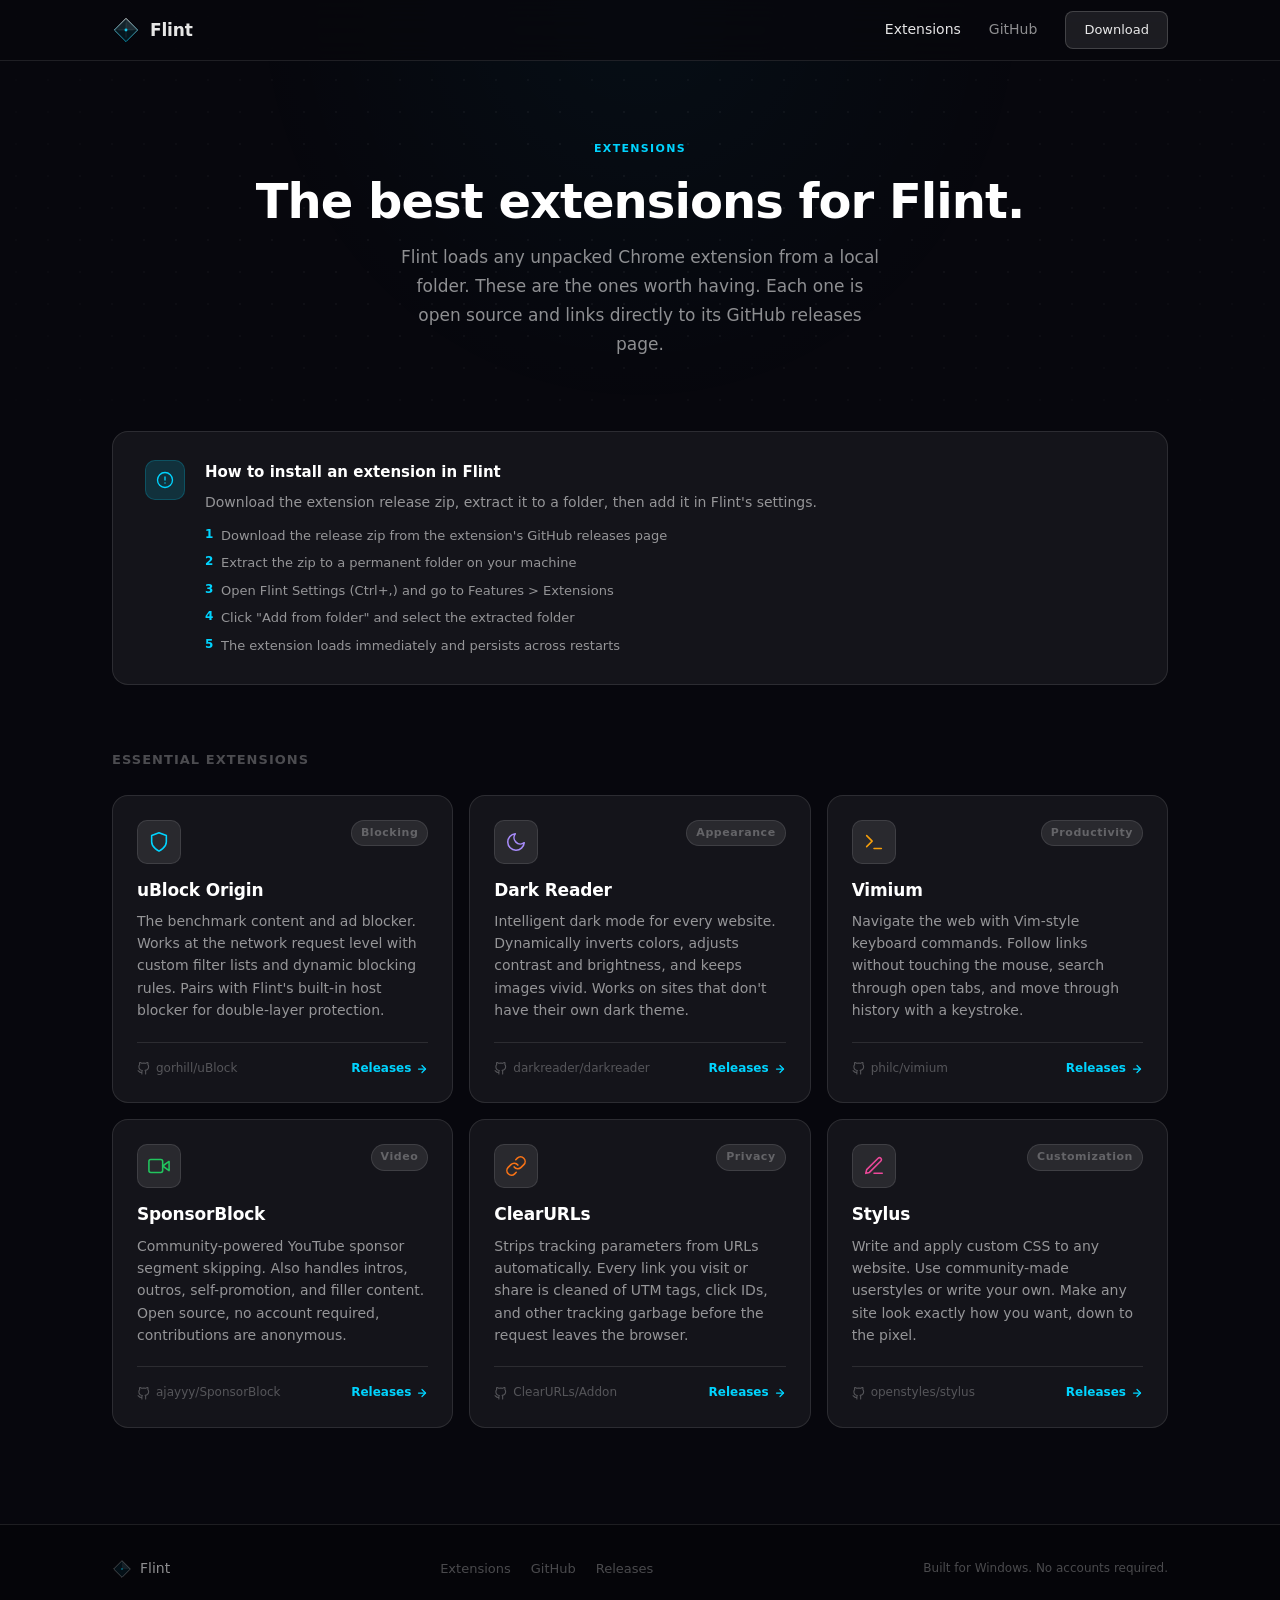
==== web/extensions.html @ 4196e074 "First iteration slop for Flint website Co-Authored-By: Claude Sonnet 4.6 <noreply@anthropic.com>" ====
<!DOCTYPE html>
<html lang="en">
<head>
  <meta charset="UTF-8">
  <meta name="viewport" content="width=device-width, initial-scale=1.0">
  <meta name="description" content="Top extensions for Flint browser. Load any unpacked Chrome extension from a local folder. Manifest V2 and V3 both supported.">
  <title>Extensions - Flint</title>
  <link rel="stylesheet" href="style.css">
</head>
<body>

<!-- NAV -->
<nav class="nav">
  <div class="nav-inner">
    <a href="index.html" class="nav-logo">
      <svg class="logo-mark" viewBox="0 0 48 48" fill="none" xmlns="http://www.w3.org/2000/svg" aria-hidden="true">
        <defs>
          <linearGradient id="lg-nav-ext" x1="24" y1="4" x2="24" y2="44" gradientUnits="userSpaceOnUse">
            <stop offset="0%" stop-color="#ffffff" stop-opacity="0.9"/>
            <stop offset="100%" stop-color="#00d4ff" stop-opacity="0.7"/>
          </linearGradient>
        </defs>
        <path d="M24 4 L44 24 L24 44 L4 24 Z" fill="rgba(0,212,255,0.08)" stroke="url(#lg-nav-ext)" stroke-width="1.5"/>
        <path d="M24 4 L44 24 L24 24 Z" fill="rgba(255,255,255,0.10)"/>
        <path d="M24 4 L4 24 L24 24 Z" fill="rgba(255,255,255,0.06)"/>
        <circle cx="24" cy="24" r="2.5" fill="rgba(0,212,255,0.9)"/>
        <line x1="24" y1="11" x2="24" y2="37" stroke="rgba(255,255,255,0.18)" stroke-width="0.75"/>
        <line x1="11" y1="24" x2="37" y2="24" stroke="rgba(255,255,255,0.18)" stroke-width="0.75"/>
      </svg>
      Flint
    </a>
    <div class="nav-links">
      <a href="extensions.html" style="color:rgba(255,255,255,0.9)">Extensions</a>
      <a href="https://github.com/sm1else-bot/flint" target="_blank" rel="noopener" class="nav-github">GitHub</a>
      <a href="https://github.com/sm1else-bot/flint/releases/tag/0.2.9" target="_blank" rel="noopener" class="btn-nav">Download</a>
    </div>
  </div>
</nav>


<!-- HERO -->
<section class="ext-hero">
  <div class="hero-grid" aria-hidden="true" style="mask-image:radial-gradient(ellipse 70% 80% at 50% 50%, black 30%, transparent 100%);-webkit-mask-image:radial-gradient(ellipse 70% 80% at 50% 50%, black 30%, transparent 100%)"></div>
  <div class="reveal">
    <div class="section-label">Extensions</div>
    <h1 class="section-title" style="margin-bottom:14px">The best extensions for Flint.</h1>
    <p class="section-sub">
      Flint loads any unpacked Chrome extension from a local folder. These are the ones worth having.
      Each one is open source and links directly to its GitHub releases page.
    </p>
  </div>
</section>


<!-- HOW TO INSTALL -->
<div class="ext-install-note reveal">
  <div class="install-card">
    <div class="install-icon">
      <svg viewBox="0 0 24 24"><circle cx="12" cy="12" r="10"/><line x1="12" y1="8" x2="12" y2="12"/><line x1="12" y1="16" x2="12.01" y2="16"/></svg>
    </div>
    <div>
      <div class="install-title">How to install an extension in Flint</div>
      <div class="install-desc">Download the extension release zip, extract it to a folder, then add it in Flint's settings.</div>
      <ol class="install-steps">
        <li>Download the release zip from the extension's GitHub releases page</li>
        <li>Extract the zip to a permanent folder on your machine</li>
        <li>Open Flint Settings (Ctrl+,) and go to Features &gt; Extensions</li>
        <li>Click "Add from folder" and select the extracted folder</li>
        <li>The extension loads immediately and persists across restarts</li>
      </ol>
    </div>
  </div>
</div>


<!-- EXTENSIONS GRID -->
<div class="ext-grid-wrap">
  <div class="ext-grid-title reveal">Essential extensions</div>
  <div class="ext-grid">

    <!-- uBlock Origin -->
    <a class="ext-card reveal" href="https://github.com/gorhill/uBlock/releases" target="_blank" rel="noopener">
      <div class="ext-card-head">
        <div class="ext-icon-wrap">
          <svg viewBox="0 0 24 24" style="stroke:#00d4ff">
            <path d="M12 22s8-4 8-10V5l-8-3-8 3v7c0 6 8 10 8 10z"/>
          </svg>
        </div>
        <span class="ext-badge">Blocking</span>
      </div>
      <div class="ext-name">uBlock Origin</div>
      <div class="ext-desc">
        The benchmark content and ad blocker. Works at the network request level with
        custom filter lists and dynamic blocking rules. Pairs with Flint's built-in host
        blocker for double-layer protection.
      </div>
      <div class="ext-footer">
        <div class="ext-source">
          <svg viewBox="0 0 24 24"><path d="M9 19c-5 1.5-5-2.5-7-3m14 6v-3.87a3.37 3.37 0 00-.94-2.61c3.14-.35 6.44-1.54 6.44-7A5.44 5.44 0 0020 4.77 5.07 5.07 0 0019.91 1S18.73.65 16 2.48a13.38 13.38 0 00-7 0C6.27.65 5.09 1 5.09 1A5.07 5.07 0 005 4.77a5.44 5.44 0 00-1.5 3.78c0 5.42 3.3 6.61 6.44 7A3.37 3.37 0 009 18.13V22"/></svg>
          gorhill/uBlock
        </div>
        <div class="ext-link">
          Releases
          <svg viewBox="0 0 24 24"><line x1="5" y1="12" x2="19" y2="12"/><polyline points="12 5 19 12 12 19"/></svg>
        </div>
      </div>
    </a>

    <!-- Dark Reader -->
    <a class="ext-card reveal reveal-delay-1" href="https://github.com/darkreader/darkreader/releases" target="_blank" rel="noopener">
      <div class="ext-card-head">
        <div class="ext-icon-wrap">
          <svg viewBox="0 0 24 24" style="stroke:#a78bfa">
            <path d="M21 12.79A9 9 0 1111.21 3 7 7 0 0021 12.79z"/>
          </svg>
        </div>
        <span class="ext-badge">Appearance</span>
      </div>
      <div class="ext-name">Dark Reader</div>
      <div class="ext-desc">
        Intelligent dark mode for every website. Dynamically inverts colors,
        adjusts contrast and brightness, and keeps images vivid. Works on sites
        that don't have their own dark theme.
      </div>
      <div class="ext-footer">
        <div class="ext-source">
          <svg viewBox="0 0 24 24"><path d="M9 19c-5 1.5-5-2.5-7-3m14 6v-3.87a3.37 3.37 0 00-.94-2.61c3.14-.35 6.44-1.54 6.44-7A5.44 5.44 0 0020 4.77 5.07 5.07 0 0019.91 1S18.73.65 16 2.48a13.38 13.38 0 00-7 0C6.27.65 5.09 1 5.09 1A5.07 5.07 0 005 4.77a5.44 5.44 0 00-1.5 3.78c0 5.42 3.3 6.61 6.44 7A3.37 3.37 0 009 18.13V22"/></svg>
          darkreader/darkreader
        </div>
        <div class="ext-link">
          Releases
          <svg viewBox="0 0 24 24"><line x1="5" y1="12" x2="19" y2="12"/><polyline points="12 5 19 12 12 19"/></svg>
        </div>
      </div>
    </a>

    <!-- Vimium -->
    <a class="ext-card reveal reveal-delay-2" href="https://github.com/philc/vimium/releases" target="_blank" rel="noopener">
      <div class="ext-card-head">
        <div class="ext-icon-wrap">
          <svg viewBox="0 0 24 24" style="stroke:#f59e0b">
            <polyline points="4 17 10 11 4 5"/><line x1="12" y1="19" x2="20" y2="19"/>
          </svg>
        </div>
        <span class="ext-badge">Productivity</span>
      </div>
      <div class="ext-name">Vimium</div>
      <div class="ext-desc">
        Navigate the web with Vim-style keyboard commands. Follow links without
        touching the mouse, search through open tabs, and move through history
        with a keystroke.
      </div>
      <div class="ext-footer">
        <div class="ext-source">
          <svg viewBox="0 0 24 24"><path d="M9 19c-5 1.5-5-2.5-7-3m14 6v-3.87a3.37 3.37 0 00-.94-2.61c3.14-.35 6.44-1.54 6.44-7A5.44 5.44 0 0020 4.77 5.07 5.07 0 0019.91 1S18.73.65 16 2.48a13.38 13.38 0 00-7 0C6.27.65 5.09 1 5.09 1A5.07 5.07 0 005 4.77a5.44 5.44 0 00-1.5 3.78c0 5.42 3.3 6.61 6.44 7A3.37 3.37 0 009 18.13V22"/></svg>
          philc/vimium
        </div>
        <div class="ext-link">
          Releases
          <svg viewBox="0 0 24 24"><line x1="5" y1="12" x2="19" y2="12"/><polyline points="12 5 19 12 12 19"/></svg>
        </div>
      </div>
    </a>

    <!-- SponsorBlock -->
    <a class="ext-card reveal" href="https://github.com/ajayyy/SponsorBlock/releases" target="_blank" rel="noopener">
      <div class="ext-card-head">
        <div class="ext-icon-wrap">
          <svg viewBox="0 0 24 24" style="stroke:#22c55e">
            <polygon points="23 7 16 12 23 17 23 7"/><rect x="1" y="5" width="15" height="14" rx="2" ry="2"/>
          </svg>
        </div>
        <span class="ext-badge">Video</span>
      </div>
      <div class="ext-name">SponsorBlock</div>
      <div class="ext-desc">
        Community-powered YouTube sponsor segment skipping. Also handles intros,
        outros, self-promotion, and filler content. Open source, no account required,
        contributions are anonymous.
      </div>
      <div class="ext-footer">
        <div class="ext-source">
          <svg viewBox="0 0 24 24"><path d="M9 19c-5 1.5-5-2.5-7-3m14 6v-3.87a3.37 3.37 0 00-.94-2.61c3.14-.35 6.44-1.54 6.44-7A5.44 5.44 0 0020 4.77 5.07 5.07 0 0019.91 1S18.73.65 16 2.48a13.38 13.38 0 00-7 0C6.27.65 5.09 1 5.09 1A5.07 5.07 0 005 4.77a5.44 5.44 0 00-1.5 3.78c0 5.42 3.3 6.61 6.44 7A3.37 3.37 0 009 18.13V22"/></svg>
          ajayyy/SponsorBlock
        </div>
        <div class="ext-link">
          Releases
          <svg viewBox="0 0 24 24"><line x1="5" y1="12" x2="19" y2="12"/><polyline points="12 5 19 12 12 19"/></svg>
        </div>
      </div>
    </a>

    <!-- ClearURLs -->
    <a class="ext-card reveal reveal-delay-1" href="https://github.com/ClearURLs/Addon/releases" target="_blank" rel="noopener">
      <div class="ext-card-head">
        <div class="ext-icon-wrap">
          <svg viewBox="0 0 24 24" style="stroke:#f97316">
            <path d="M10 13a5 5 0 007.54.54l3-3a5 5 0 00-7.07-7.07l-1.72 1.71"/><path d="M14 11a5 5 0 00-7.54-.54l-3 3a5 5 0 007.07 7.07l1.71-1.71"/>
          </svg>
        </div>
        <span class="ext-badge">Privacy</span>
      </div>
      <div class="ext-name">ClearURLs</div>
      <div class="ext-desc">
        Strips tracking parameters from URLs automatically. Every link you visit
        or share is cleaned of UTM tags, click IDs, and other tracking garbage
        before the request leaves the browser.
      </div>
      <div class="ext-footer">
        <div class="ext-source">
          <svg viewBox="0 0 24 24"><path d="M9 19c-5 1.5-5-2.5-7-3m14 6v-3.87a3.37 3.37 0 00-.94-2.61c3.14-.35 6.44-1.54 6.44-7A5.44 5.44 0 0020 4.77 5.07 5.07 0 0019.91 1S18.73.65 16 2.48a13.38 13.38 0 00-7 0C6.27.65 5.09 1 5.09 1A5.07 5.07 0 005 4.77a5.44 5.44 0 00-1.5 3.78c0 5.42 3.3 6.61 6.44 7A3.37 3.37 0 009 18.13V22"/></svg>
          ClearURLs/Addon
        </div>
        <div class="ext-link">
          Releases
          <svg viewBox="0 0 24 24"><line x1="5" y1="12" x2="19" y2="12"/><polyline points="12 5 19 12 12 19"/></svg>
        </div>
      </div>
    </a>

    <!-- Stylus -->
    <a class="ext-card reveal reveal-delay-2" href="https://github.com/openstyles/stylus/releases" target="_blank" rel="noopener">
      <div class="ext-card-head">
        <div class="ext-icon-wrap">
          <svg viewBox="0 0 24 24" style="stroke:#ec4899">
            <path d="M12 20h9"/><path d="M16.5 3.5a2.121 2.121 0 013 3L7 19l-4 1 1-4L16.5 3.5z"/>
          </svg>
        </div>
        <span class="ext-badge">Customization</span>
      </div>
      <div class="ext-name">Stylus</div>
      <div class="ext-desc">
        Write and apply custom CSS to any website. Use community-made userstyles
        or write your own. Make any site look exactly how you want, down to the
        pixel.
      </div>
      <div class="ext-footer">
        <div class="ext-source">
          <svg viewBox="0 0 24 24"><path d="M9 19c-5 1.5-5-2.5-7-3m14 6v-3.87a3.37 3.37 0 00-.94-2.61c3.14-.35 6.44-1.54 6.44-7A5.44 5.44 0 0020 4.77 5.07 5.07 0 0019.91 1S18.73.65 16 2.48a13.38 13.38 0 00-7 0C6.27.65 5.09 1 5.09 1A5.07 5.07 0 005 4.77a5.44 5.44 0 00-1.5 3.78c0 5.42 3.3 6.61 6.44 7A3.37 3.37 0 009 18.13V22"/></svg>
          openstyles/stylus
        </div>
        <div class="ext-link">
          Releases
          <svg viewBox="0 0 24 24"><line x1="5" y1="12" x2="19" y2="12"/><polyline points="12 5 19 12 12 19"/></svg>
        </div>
      </div>
    </a>

  </div>
</div>


<!-- FOOTER -->
<footer>
  <div class="footer-inner">
    <a href="index.html" class="footer-logo">
      <svg class="logo-mark" viewBox="0 0 48 48" fill="none" xmlns="http://www.w3.org/2000/svg" aria-hidden="true">
        <path d="M24 4 L44 24 L24 44 L4 24 Z" fill="rgba(0,212,255,0.06)" stroke="rgba(255,255,255,0.4)" stroke-width="1.5"/>
        <path d="M24 4 L44 24 L24 24 Z" fill="rgba(255,255,255,0.07)"/>
        <circle cx="24" cy="24" r="2" fill="rgba(0,212,255,0.7)"/>
      </svg>
      Flint
    </a>
    <div class="footer-links">
      <a href="extensions.html">Extensions</a>
      <a href="https://github.com/sm1else-bot/flint" target="_blank" rel="noopener">GitHub</a>
      <a href="https://github.com/sm1else-bot/flint/releases" target="_blank" rel="noopener">Releases</a>
    </div>
    <div class="footer-copy">Built for Windows. No accounts required.</div>
  </div>
</footer>


<script>
  // Scroll reveal
  const revealEls = document.querySelectorAll('.reveal');
  const observer = new IntersectionObserver((entries) => {
    entries.forEach(e => {
      if (e.isIntersecting) {
        e.target.classList.add('visible');
        observer.unobserve(e.target);
      }
    });
  }, { threshold: 0.10 });
  revealEls.forEach(el => observer.observe(el));
</script>

</body>
</html>
---- web/style.css ----
/* === Flint Website === */

*, *::before, *::after { box-sizing: border-box; margin: 0; padding: 0; }

:root {
  --bg:             #07070d;
  --bg2:            #0d0d18;
  --glass:          rgba(255,255,255,0.055);
  --glass2:         rgba(255,255,255,0.09);
  --border:         rgba(255,255,255,0.10);
  --border2:        rgba(255,255,255,0.17);
  --text:           rgba(255,255,255,0.90);
  --text2:          rgba(255,255,255,0.55);
  --text3:          rgba(255,255,255,0.28);
  --cyan:           #00d4ff;
  --cyan-dim:       rgba(0,212,255,0.15);
  --cyan-glow:      rgba(0,212,255,0.22);
  --radius:         16px;
  --radius-sm:      10px;
  --font:           system-ui,-apple-system,"Segoe UI",Helvetica,Arial,sans-serif;
  --max:            1120px;
}

html { scroll-behavior: smooth; color-scheme: dark; }

body {
  background: var(--bg);
  color: var(--text);
  font-family: var(--font);
  font-size: 16px;
  line-height: 1.65;
  -webkit-font-smoothing: antialiased;
  overflow-x: hidden;
}

/* Background ambient glow layer */
body::after {
  content: '';
  position: fixed;
  top: -20vh;
  left: 50%;
  transform: translateX(-50%);
  width: 800px;
  height: 600px;
  background: radial-gradient(ellipse at 50% 30%, rgba(0,212,255,0.04) 0%, transparent 70%);
  pointer-events: none;
  z-index: 0;
}

/* === NAV === */
.nav {
  position: fixed;
  top: 0;
  left: 0;
  right: 0;
  z-index: 100;
  background: rgba(7,7,13,0.75);
  backdrop-filter: blur(20px);
  -webkit-backdrop-filter: blur(20px);
  border-bottom: 1px solid var(--border);
}
.nav-inner {
  max-width: var(--max);
  margin: 0 auto;
  padding: 0 32px;
  height: 60px;
  display: flex;
  align-items: center;
  justify-content: space-between;
}
.nav-logo {
  display: flex;
  align-items: center;
  gap: 10px;
  text-decoration: none;
  color: var(--text);
  font-size: 17px;
  font-weight: 600;
  letter-spacing: -0.01em;
}
.nav-logo:hover { color: white; }
.nav-logo .logo-mark { width: 28px; height: 28px; }
.nav-links {
  display: flex;
  align-items: center;
  gap: 28px;
}
.nav-links a {
  color: var(--text2);
  text-decoration: none;
  font-size: 14px;
  transition: color 150ms;
}
.nav-links a:hover { color: var(--text); }
.nav-links .btn-nav {
  padding: 7px 18px;
  background: var(--glass2);
  border: 1px solid var(--border2);
  border-radius: 8px;
  color: var(--text);
  font-size: 13px;
  font-weight: 500;
  transition: background 150ms, border-color 150ms;
}
.nav-links .btn-nav:hover {
  background: rgba(255,255,255,0.13);
  border-color: rgba(255,255,255,0.28);
  color: white;
}

/* === HERO === */
.hero {
  position: relative;
  min-height: 100vh;
  display: flex;
  flex-direction: column;
  align-items: center;
  justify-content: center;
  text-align: center;
  padding: 120px 32px 80px;
  overflow: hidden;
}
.hero-glow {
  position: absolute;
  top: 50%;
  left: 50%;
  transform: translate(-50%, -55%);
  width: 600px;
  height: 600px;
  background: radial-gradient(ellipse, rgba(0,212,255,0.09) 0%, transparent 65%);
  pointer-events: none;
}
.hero-grid {
  position: absolute;
  inset: 0;
  background-image: radial-gradient(circle, rgba(255,255,255,0.045) 1px, transparent 1px);
  background-size: 32px 32px;
  pointer-events: none;
  mask-image: radial-gradient(ellipse 80% 70% at 50% 50%, black 30%, transparent 100%);
  -webkit-mask-image: radial-gradient(ellipse 80% 70% at 50% 50%, black 30%, transparent 100%);
}
.hero-badge {
  display: inline-flex;
  align-items: center;
  gap: 7px;
  padding: 5px 14px;
  background: var(--cyan-dim);
  border: 1px solid rgba(0,212,255,0.28);
  border-radius: 999px;
  font-size: 12px;
  font-weight: 500;
  color: var(--cyan);
  letter-spacing: 0.04em;
  text-transform: uppercase;
  margin-bottom: 32px;
  position: relative;
}
.hero-badge::before {
  content: '';
  display: inline-block;
  width: 6px;
  height: 6px;
  background: var(--cyan);
  border-radius: 50%;
  animation: pulse 2s ease-in-out infinite;
}
@keyframes pulse {
  0%, 100% { opacity: 1; }
  50% { opacity: 0.3; }
}
.hero-logo-wrap {
  margin-bottom: 32px;
  position: relative;
}
.hero-logo-wrap .logo-large {
  width: 80px;
  height: 80px;
  filter: drop-shadow(0 0 24px rgba(0,212,255,0.3));
}
.hero h1 {
  font-size: clamp(42px, 6vw, 72px);
  font-weight: 700;
  line-height: 1.1;
  letter-spacing: -0.025em;
  margin-bottom: 24px;
  color: white;
}
.hero-sub {
  font-size: 18px;
  color: var(--text2);
  max-width: 540px;
  line-height: 1.65;
  margin-bottom: 40px;
}
.hero-actions {
  display: flex;
  flex-direction: column;
  align-items: center;
  gap: 14px;
}
.btn-primary {
  display: inline-flex;
  align-items: center;
  gap: 8px;
  padding: 14px 32px;
  background: var(--cyan);
  color: #020d12;
  text-decoration: none;
  font-size: 15px;
  font-weight: 700;
  border-radius: 10px;
  letter-spacing: 0.01em;
  transition: all 150ms;
  box-shadow: 0 0 40px rgba(0,212,255,0.25), 0 4px 16px rgba(0,0,0,0.4);
}
.btn-primary:hover {
  background: #33deff;
  box-shadow: 0 0 60px rgba(0,212,255,0.40), 0 4px 24px rgba(0,0,0,0.4);
  transform: translateY(-1px);
}
.hero-platform {
  font-size: 13px;
  color: var(--text3);
  letter-spacing: 0.03em;
}
.hero-platform svg {
  display: inline-block;
  vertical-align: middle;
  margin-right: 5px;
  opacity: 0.5;
}
.hero-scroll {
  position: absolute;
  bottom: 32px;
  left: 50%;
  transform: translateX(-50%);
  color: var(--text3);
  animation: bounce 2.5s ease-in-out infinite;
}
@keyframes bounce {
  0%, 100% { transform: translateX(-50%) translateY(0); }
  50% { transform: translateX(-50%) translateY(6px); }
}

/* === SECTION BASE === */
section {
  position: relative;
  z-index: 1;
}
.section-inner {
  max-width: var(--max);
  margin: 0 auto;
  padding: 96px 32px;
}
.section-label {
  font-size: 11px;
  font-weight: 700;
  letter-spacing: 0.12em;
  text-transform: uppercase;
  color: var(--cyan);
  margin-bottom: 16px;
}
.section-title {
  font-size: clamp(30px, 4vw, 48px);
  font-weight: 700;
  letter-spacing: -0.02em;
  line-height: 1.15;
  color: white;
  margin-bottom: 16px;
}
.section-sub {
  font-size: 17px;
  color: var(--text2);
  max-width: 560px;
  line-height: 1.7;
}
.separator {
  border: none;
  border-top: 1px solid var(--border);
  max-width: var(--max);
  margin: 0 auto;
}

/* === PEGBOARD === */
.pegboard-section {
  background: rgba(255,255,255,0.018);
  border-top: 1px solid var(--border);
  border-bottom: 1px solid var(--border);
}
.pegboard-layout {
  display: grid;
  grid-template-columns: 1fr 1fr;
  gap: 64px;
  align-items: center;
  padding: 96px 32px;
  max-width: var(--max);
  margin: 0 auto;
}
.pegboard-text .section-sub {
  margin-bottom: 32px;
}
.pegboard-bullets {
  list-style: none;
  display: flex;
  flex-direction: column;
  gap: 12px;
}
.pegboard-bullets li {
  display: flex;
  align-items: flex-start;
  gap: 12px;
  font-size: 15px;
  color: var(--text2);
}
.pegboard-bullets li::before {
  content: '';
  flex-shrink: 0;
  width: 6px;
  height: 6px;
  background: var(--cyan);
  border-radius: 50%;
  margin-top: 8px;
}
.pegboard-demo {
  position: relative;
  border-radius: 20px;
  overflow: hidden;
  background: rgba(0,0,0,0.4);
  border: 1px solid var(--border);
  aspect-ratio: 4/3;
  background-image: radial-gradient(circle, rgba(255,255,255,0.04) 1px, transparent 1px);
  background-size: 32px 32px;
}
.demo-tiles {
  position: absolute;
  inset: 0;
  padding: 20px;
  display: flex;
  flex-wrap: wrap;
  gap: 12px;
  align-content: flex-start;
}
.demo-tile {
  background: rgba(255,255,255,0.07);
  border: 1px solid rgba(255,255,255,0.12);
  border-radius: 12px;
  backdrop-filter: blur(5px);
  -webkit-backdrop-filter: blur(5px);
  padding: 14px;
  font-size: 12px;
  color: var(--text2);
}
.demo-tile.note { width: 160px; height: 110px; }
.demo-tile.clock { width: 110px; height: 68px; display: flex; flex-direction: column; justify-content: center; align-items: center; gap: 3px; }
.demo-tile.shortcut { width: 78px; height: 78px; display: flex; flex-direction: column; align-items: center; justify-content: center; gap: 6px; }
.demo-tile.weather { width: 190px; height: 120px; }
.demo-tile.sysmon { width: 210px; height: 118px; }
.demo-clock-time { font-size: 26px; font-weight: 700; color: white; letter-spacing: -0.02em; font-variant-numeric: tabular-nums; }
.demo-clock-date { font-size: 10px; color: var(--text3); letter-spacing: 0.06em; }
.demo-tile-title { font-size: 9px; font-weight: 700; text-transform: uppercase; letter-spacing: 0.1em; color: var(--text3); margin-bottom: 8px; }
.demo-note-lines { display: flex; flex-direction: column; gap: 6px; }
.demo-note-line { height: 8px; background: rgba(255,255,255,0.12); border-radius: 4px; }
.demo-note-line:nth-child(2) { width: 75%; }
.demo-note-line:nth-child(3) { width: 50%; }
.demo-shortcut-icon { font-size: 18px; }
.demo-shortcut-label { font-size: 9px; color: var(--text3); }
.demo-bar-wrap { display: flex; flex-direction: column; gap: 7px; }
.demo-bar-row { display: flex; align-items: center; gap: 8px; font-size: 10px; color: var(--text3); }
.demo-bar-label { width: 28px; text-align: right; }
.demo-bar-track { flex: 1; height: 4px; background: rgba(255,255,255,0.08); border-radius: 2px; overflow: hidden; }
.demo-bar-fill { height: 100%; background: var(--cyan); border-radius: 2px; opacity: 0.8; }
.demo-bar-val { width: 28px; font-size: 9px; }
.demo-weather-row { display: flex; align-items: center; gap: 10px; }
.demo-weather-temp { font-size: 28px; font-weight: 700; color: white; }
.demo-weather-info { display: flex; flex-direction: column; font-size: 10px; color: var(--text3); gap: 2px; }

/* === FEATURE GRID === */
.features-grid {
  display: grid;
  grid-template-columns: repeat(auto-fit, minmax(240px, 1fr));
  gap: 16px;
  margin-top: 56px;
}
.feature-card {
  background: var(--glass);
  border: 1px solid var(--border);
  border-radius: var(--radius);
  padding: 28px;
  transition: border-color 200ms, background 200ms;
  position: relative;
  overflow: hidden;
}
.feature-card::before {
  content: '';
  position: absolute;
  top: 0;
  left: 0;
  right: 0;
  height: 1px;
  background: linear-gradient(90deg, transparent, rgba(255,255,255,0.15), transparent);
  opacity: 0;
  transition: opacity 200ms;
}
.feature-card:hover { border-color: rgba(255,255,255,0.18); background: var(--glass2); }
.feature-card:hover::before { opacity: 1; }
.feature-icon {
  width: 44px;
  height: 44px;
  background: var(--glass2);
  border: 1px solid var(--border);
  border-radius: 10px;
  display: flex;
  align-items: center;
  justify-content: center;
  margin-bottom: 18px;
}
.feature-icon svg {
  width: 20px;
  height: 20px;
  stroke: var(--cyan);
  fill: none;
  stroke-width: 1.8;
  stroke-linecap: round;
  stroke-linejoin: round;
}
.feature-title {
  font-size: 16px;
  font-weight: 600;
  color: white;
  margin-bottom: 8px;
  letter-spacing: -0.01em;
}
.feature-desc {
  font-size: 14px;
  color: var(--text2);
  line-height: 1.6;
}

/* === PERFORMANCE STAT STRIP === */
.stat-strip {
  border-top: 1px solid var(--border);
  border-bottom: 1px solid var(--border);
  background: rgba(0,212,255,0.025);
}
.stat-strip-inner {
  max-width: var(--max);
  margin: 0 auto;
  padding: 0 32px;
  display: grid;
  grid-template-columns: repeat(3, 1fr);
}
.stat-item {
  padding: 40px 24px;
  text-align: center;
  border-right: 1px solid var(--border);
}
.stat-item:last-child { border-right: none; }
.stat-value {
  font-size: 40px;
  font-weight: 700;
  letter-spacing: -0.03em;
  color: white;
  line-height: 1;
  margin-bottom: 8px;
}
.stat-value span {
  color: var(--cyan);
  font-size: 24px;
  font-weight: 500;
  vertical-align: super;
  letter-spacing: 0;
}
.stat-label {
  font-size: 13px;
  color: var(--text2);
}

/* === PRIVACY === */
.privacy-layout {
  display: grid;
  grid-template-columns: 1fr 1fr;
  gap: 48px;
}
.privacy-list { list-style: none; display: flex; flex-direction: column; gap: 10px; margin-top: 28px; }
.privacy-list li {
  display: flex;
  align-items: center;
  gap: 12px;
  font-size: 14px;
  color: var(--text2);
  padding: 10px 16px;
  background: var(--glass);
  border: 1px solid var(--border);
  border-radius: var(--radius-sm);
}
.privacy-list li .icon-check {
  width: 18px;
  height: 18px;
  flex-shrink: 0;
  color: #00e676;
}
.privacy-list li .icon-x {
  width: 18px;
  height: 18px;
  flex-shrink: 0;
  color: #ff5252;
}
.privacy-list li .icon-info {
  width: 18px;
  height: 18px;
  flex-shrink: 0;
  color: var(--cyan);
}

/* === SHORTCUTS === */
.shortcuts-section { background: rgba(255,255,255,0.018); border-top: 1px solid var(--border); border-bottom: 1px solid var(--border); }
.shortcuts-table {
  width: 100%;
  border-collapse: separate;
  border-spacing: 0 4px;
  margin-top: 40px;
}
.shortcuts-table thead th {
  font-size: 11px;
  font-weight: 700;
  letter-spacing: 0.10em;
  text-transform: uppercase;
  color: var(--text3);
  padding: 0 16px 12px;
  text-align: left;
}
.shortcuts-table tbody tr {
  background: var(--glass);
  border-radius: 8px;
  transition: background 150ms;
}
.shortcuts-table tbody tr:hover { background: var(--glass2); }
.shortcuts-table td {
  padding: 12px 16px;
  font-size: 14px;
  color: var(--text2);
  border-top: 1px solid var(--border);
  border-bottom: 1px solid var(--border);
}
.shortcuts-table td:first-child {
  border-left: 1px solid var(--border);
  border-radius: 8px 0 0 8px;
}
.shortcuts-table td:last-child {
  border-right: 1px solid var(--border);
  border-radius: 0 8px 8px 0;
}
kbd {
  display: inline-flex;
  align-items: center;
  gap: 2px;
  padding: 3px 7px;
  background: rgba(255,255,255,0.08);
  border: 1px solid var(--border2);
  border-radius: 5px;
  font-family: var(--font);
  font-size: 12px;
  font-weight: 600;
  color: rgba(255,255,255,0.8);
  white-space: nowrap;
}
kbd + kbd { margin-left: 4px; }

/* === DOWNLOAD CTA === */
.download-section {
  background: linear-gradient(180deg, transparent, rgba(0,212,255,0.04) 50%, transparent);
  border-top: 1px solid var(--border);
}
.download-inner {
  text-align: center;
  max-width: 640px;
  margin: 0 auto;
  padding: 96px 32px;
}
.download-inner .section-title { margin-bottom: 14px; }
.download-inner .section-sub { margin: 0 auto 40px; }
.download-req {
  font-size: 13px;
  color: var(--text3);
  margin-top: 16px;
}

/* === FOOTER === */
footer {
  border-top: 1px solid var(--border);
  background: rgba(0,0,0,0.3);
}
.footer-inner {
  max-width: var(--max);
  margin: 0 auto;
  padding: 32px 32px;
  display: flex;
  align-items: center;
  justify-content: space-between;
  gap: 24px;
}
.footer-logo { display: flex; align-items: center; gap: 8px; text-decoration: none; color: var(--text2); font-size: 14px; }
.footer-logo .logo-mark { width: 20px; height: 20px; }
.footer-logo:hover { color: var(--text); }
.footer-links { display: flex; gap: 20px; }
.footer-links a { font-size: 13px; color: var(--text3); text-decoration: none; transition: color 150ms; }
.footer-links a:hover { color: var(--text2); }
.footer-copy { font-size: 12px; color: var(--text3); }

/* === EXTENSIONS PAGE === */
.ext-hero {
  padding: 140px 32px 72px;
  text-align: center;
}
.ext-hero .section-title { margin-bottom: 14px; }
.ext-hero .section-sub { margin: 0 auto; max-width: 480px; }
.ext-install-note {
  max-width: var(--max);
  margin: 0 auto;
  padding: 0 32px 64px;
}
.install-card {
  background: var(--glass);
  border: 1px solid var(--border);
  border-radius: var(--radius);
  padding: 28px 32px;
  display: flex;
  align-items: flex-start;
  gap: 20px;
}
.install-icon {
  flex-shrink: 0;
  width: 40px;
  height: 40px;
  background: var(--cyan-dim);
  border: 1px solid rgba(0,212,255,0.2);
  border-radius: 10px;
  display: flex;
  align-items: center;
  justify-content: center;
}
.install-icon svg { width: 18px; height: 18px; stroke: var(--cyan); fill: none; stroke-width: 1.8; stroke-linecap: round; stroke-linejoin: round; }
.install-title { font-size: 15px; font-weight: 600; color: white; margin-bottom: 6px; }
.install-desc { font-size: 14px; color: var(--text2); line-height: 1.6; }
.install-steps { list-style: none; margin-top: 12px; display: flex; flex-direction: column; gap: 6px; }
.install-steps li { font-size: 13px; color: var(--text2); padding-left: 16px; position: relative; }
.install-steps li::before { content: counter(step); counter-increment: step; position: absolute; left: 0; color: var(--cyan); font-weight: 600; font-size: 12px; }
.install-steps { counter-reset: step; }
.ext-grid-wrap { max-width: var(--max); margin: 0 auto; padding: 0 32px 96px; }
.ext-grid-title { font-size: 13px; font-weight: 700; letter-spacing: 0.08em; text-transform: uppercase; color: var(--text3); margin-bottom: 24px; }
.ext-grid {
  display: grid;
  grid-template-columns: repeat(auto-fill, minmax(320px, 1fr));
  gap: 16px;
}
.ext-card {
  background: var(--glass);
  border: 1px solid var(--border);
  border-radius: var(--radius);
  padding: 24px;
  display: flex;
  flex-direction: column;
  gap: 0;
  transition: border-color 200ms, background 200ms, transform 150ms;
  text-decoration: none;
  color: inherit;
}
.ext-card:hover { border-color: var(--border2); background: var(--glass2); transform: translateY(-2px); }
.ext-card-head { display: flex; align-items: flex-start; justify-content: space-between; margin-bottom: 12px; }
.ext-icon-wrap {
  width: 44px;
  height: 44px;
  border-radius: 10px;
  background: var(--glass2);
  border: 1px solid var(--border);
  display: flex;
  align-items: center;
  justify-content: center;
}
.ext-icon-wrap svg { width: 22px; height: 22px; stroke: var(--text2); fill: none; stroke-width: 1.7; stroke-linecap: round; stroke-linejoin: round; }
.ext-badge {
  font-size: 11px;
  font-weight: 600;
  letter-spacing: 0.05em;
  padding: 3px 9px;
  border-radius: 999px;
  background: var(--glass2);
  border: 1px solid var(--border);
  color: var(--text3);
}
.ext-name { font-size: 17px; font-weight: 600; color: white; letter-spacing: -0.01em; margin-bottom: 6px; }
.ext-desc { font-size: 14px; color: var(--text2); line-height: 1.6; flex: 1; }
.ext-footer { display: flex; align-items: center; justify-content: space-between; margin-top: 20px; padding-top: 16px; border-top: 1px solid var(--border); }
.ext-source { font-size: 12px; color: var(--text3); display: flex; align-items: center; gap: 6px; }
.ext-source svg { width: 13px; height: 13px; stroke: currentColor; fill: none; stroke-width: 2; stroke-linecap: round; stroke-linejoin: round; }
.ext-link { font-size: 12px; font-weight: 600; color: var(--cyan); display: flex; align-items: center; gap: 5px; }
.ext-link svg { width: 12px; height: 12px; stroke: currentColor; fill: none; stroke-width: 2.5; stroke-linecap: round; stroke-linejoin: round; }

/* === SCROLL REVEAL === */
.reveal { opacity: 0; transform: translateY(24px); transition: opacity 600ms cubic-bezier(0.22,1,0.36,1), transform 600ms cubic-bezier(0.22,1,0.36,1); }
.reveal.visible { opacity: 1; transform: none; }
.reveal-delay-1 { transition-delay: 80ms; }
.reveal-delay-2 { transition-delay: 160ms; }
.reveal-delay-3 { transition-delay: 240ms; }
.reveal-delay-4 { transition-delay: 320ms; }

/* === RESPONSIVE === */
@media (max-width: 800px) {
  .pegboard-layout { grid-template-columns: 1fr; gap: 40px; }
  .pegboard-demo { max-width: 480px; margin: 0 auto; }
  .privacy-layout { grid-template-columns: 1fr; }
  .stat-strip-inner { grid-template-columns: 1fr; }
  .stat-item { border-right: none; border-bottom: 1px solid var(--border); }
  .stat-item:last-child { border-bottom: none; }
  .footer-inner { flex-direction: column; text-align: center; }
  .nav-links .nav-github { display: none; }
}
@media (max-width: 560px) {
  .nav-inner { padding: 0 20px; }
  .section-inner { padding: 64px 20px; }
  .hero { padding: 100px 20px 60px; }
  .shortcuts-table { font-size: 13px; }
}
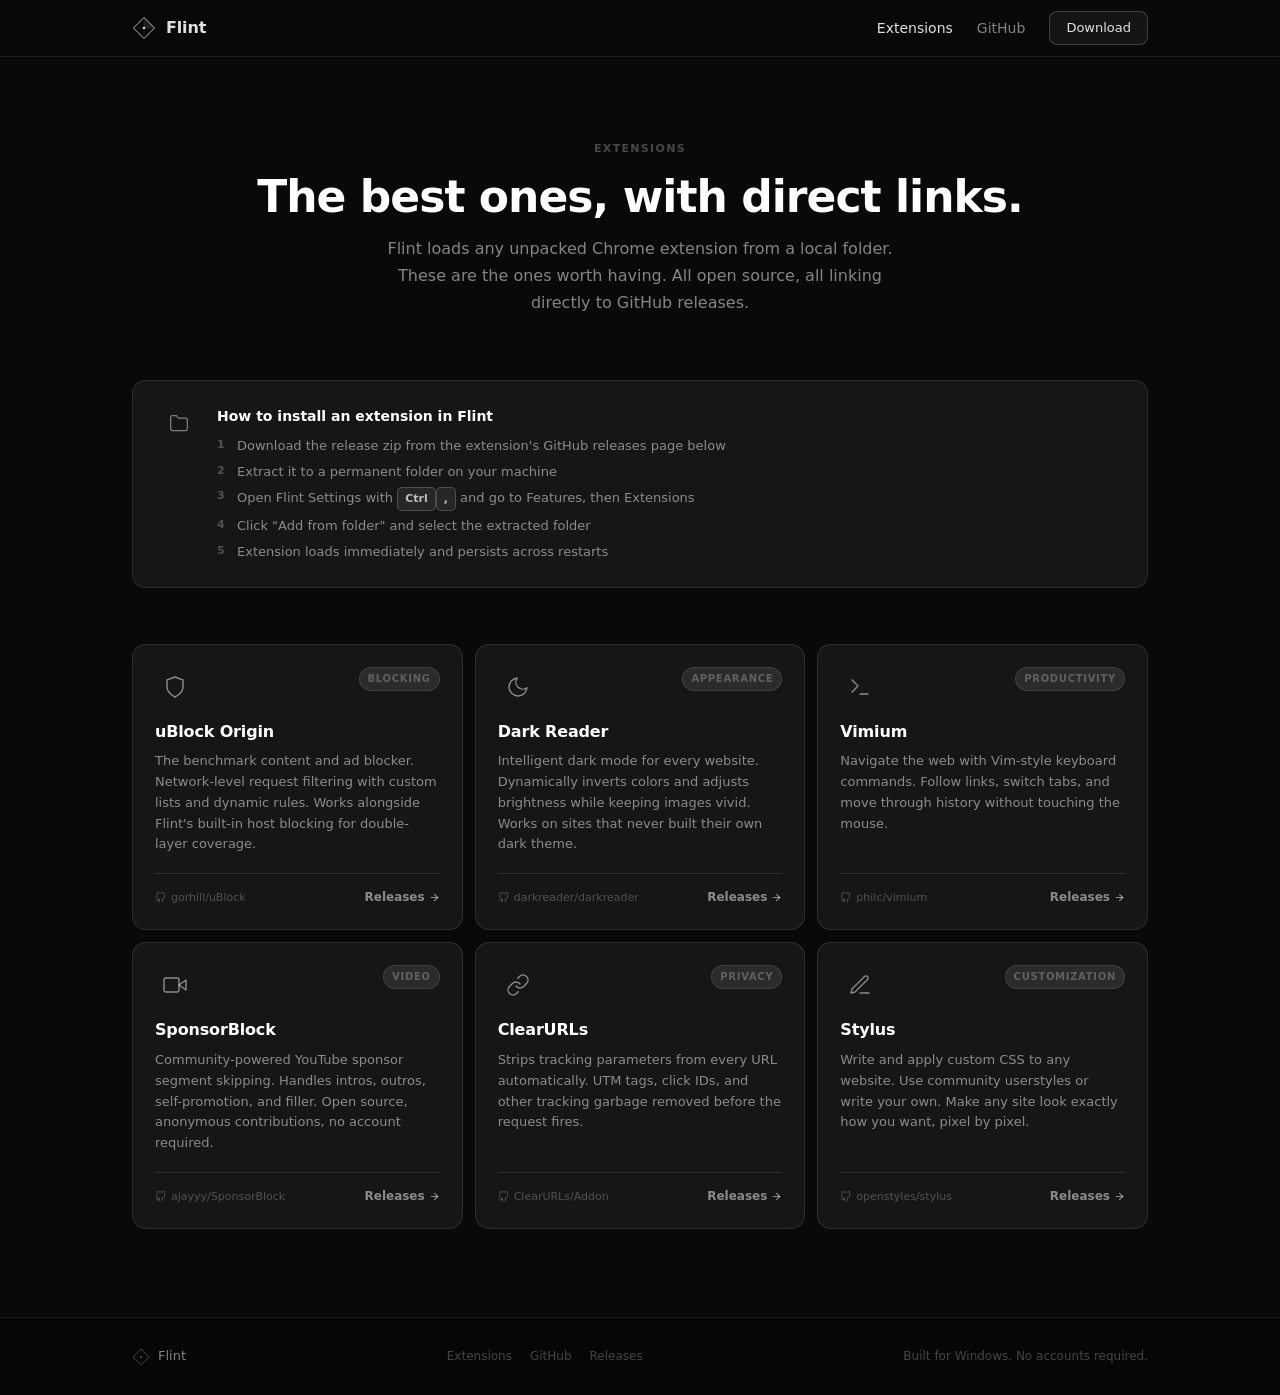
==== commit ac6ab132: "Rewrite website — monochrome glass, no color, GDI+ style icons Co-Authored-By: Claude Sonnet 4.6 <no" ====
--- a/web/extensions.html
+++ b/web/extensions.html
@@ -3,7 +3,7 @@
 <head>
   <meta charset="UTF-8">
   <meta name="viewport" content="width=device-width, initial-scale=1.0">
-  <meta name="description" content="Top extensions for Flint browser. Load any unpacked Chrome extension from a local folder. Manifest V2 and V3 both supported.">
+  <meta name="description" content="The best unpacked Chrome extensions for Flint browser. Open source, GitHub releases.">
   <title>Extensions - Flint</title>
   <link rel="stylesheet" href="style.css">
 </head>
@@ -13,25 +13,18 @@
 <nav class="nav">
   <div class="nav-inner">
     <a href="index.html" class="nav-logo">
-      <svg class="logo-mark" viewBox="0 0 48 48" fill="none" xmlns="http://www.w3.org/2000/svg" aria-hidden="true">
-        <defs>
-          <linearGradient id="lg-nav-ext" x1="24" y1="4" x2="24" y2="44" gradientUnits="userSpaceOnUse">
-            <stop offset="0%" stop-color="#ffffff" stop-opacity="0.9"/>
-            <stop offset="100%" stop-color="#00d4ff" stop-opacity="0.7"/>
-          </linearGradient>
-        </defs>
-        <path d="M24 4 L44 24 L24 44 L4 24 Z" fill="rgba(0,212,255,0.08)" stroke="url(#lg-nav-ext)" stroke-width="1.5"/>
-        <path d="M24 4 L44 24 L24 24 Z" fill="rgba(255,255,255,0.10)"/>
-        <path d="M24 4 L4 24 L24 24 Z" fill="rgba(255,255,255,0.06)"/>
-        <circle cx="24" cy="24" r="2.5" fill="rgba(0,212,255,0.9)"/>
-        <line x1="24" y1="11" x2="24" y2="37" stroke="rgba(255,255,255,0.18)" stroke-width="0.75"/>
-        <line x1="11" y1="24" x2="37" y2="24" stroke="rgba(255,255,255,0.18)" stroke-width="0.75"/>
+      <svg class="mark" viewBox="0 0 32 32" fill="none" aria-hidden="true">
+        <path d="M16 2 L30 16 L16 30 L2 16 Z" stroke="rgba(255,255,255,0.75)" stroke-width="1.25"/>
+        <path d="M16 2 L30 16 L16 16 Z" fill="rgba(255,255,255,0.09)"/>
+        <line x1="16" y1="7" x2="16" y2="25" stroke="rgba(255,255,255,0.15)" stroke-width="0.75"/>
+        <line x1="7" y1="16" x2="25" y2="16" stroke="rgba(255,255,255,0.15)" stroke-width="0.75"/>
+        <circle cx="16" cy="16" r="1.75" fill="rgba(255,255,255,0.8)"/>
       </svg>
       Flint
     </a>
     <div class="nav-links">
-      <a href="extensions.html" style="color:rgba(255,255,255,0.9)">Extensions</a>
-      <a href="https://github.com/sm1else-bot/flint" target="_blank" rel="noopener" class="nav-github">GitHub</a>
+      <a href="extensions.html" style="color:rgba(255,255,255,0.88)">Extensions</a>
+      <a href="https://github.com/sm1else-bot/flint" target="_blank" rel="noopener">GitHub</a>
       <a href="https://github.com/sm1else-bot/flint/releases/tag/0.2.9" target="_blank" rel="noopener" class="btn-nav">Download</a>
     </div>
   </div>
@@ -40,33 +33,30 @@
 
 <!-- HERO -->
 <section class="ext-hero">
-  <div class="hero-grid" aria-hidden="true" style="mask-image:radial-gradient(ellipse 70% 80% at 50% 50%, black 30%, transparent 100%);-webkit-mask-image:radial-gradient(ellipse 70% 80% at 50% 50%, black 30%, transparent 100%)"></div>
+  <div class="dot-grid"></div>
   <div class="reveal">
-    <div class="section-label">Extensions</div>
-    <h1 class="section-title" style="margin-bottom:14px">The best extensions for Flint.</h1>
-    <p class="section-sub">
-      Flint loads any unpacked Chrome extension from a local folder. These are the ones worth having.
-      Each one is open source and links directly to its GitHub releases page.
-    </p>
+    <div class="eyebrow">Extensions</div>
+    <h1 class="section-title" style="margin-bottom:14px">The best ones, with direct links.</h1>
+    <p class="section-body" style="margin:0 auto">Flint loads any unpacked Chrome extension from a local folder. These are the ones worth having. All open source, all linking directly to GitHub releases.</p>
   </div>
 </section>
 
 
 <!-- HOW TO INSTALL -->
-<div class="ext-install-note reveal">
-  <div class="install-card">
+<div class="install-card reveal">
+  <div class="install-card-inner">
     <div class="install-icon">
-      <svg viewBox="0 0 24 24"><circle cx="12" cy="12" r="10"/><line x1="12" y1="8" x2="12" y2="12"/><line x1="12" y1="16" x2="12.01" y2="16"/></svg>
+      <!-- folder open outline, GDI+ style -->
+      <svg viewBox="0 0 24 24"><path d="M22 19a2 2 0 01-2 2H4a2 2 0 01-2-2V5a2 2 0 012-2h5l2 3h9a2 2 0 012 2z"/></svg>
     </div>
     <div>
       <div class="install-title">How to install an extension in Flint</div>
-      <div class="install-desc">Download the extension release zip, extract it to a folder, then add it in Flint's settings.</div>
       <ol class="install-steps">
-        <li>Download the release zip from the extension's GitHub releases page</li>
-        <li>Extract the zip to a permanent folder on your machine</li>
-        <li>Open Flint Settings (Ctrl+,) and go to Features &gt; Extensions</li>
+        <li>Download the release zip from the extension's GitHub releases page below</li>
+        <li>Extract it to a permanent folder on your machine</li>
+        <li>Open Flint Settings with <kbd>Ctrl</kbd><kbd>,</kbd> and go to Features, then Extensions</li>
         <li>Click "Add from folder" and select the extracted folder</li>
-        <li>The extension loads immediately and persists across restarts</li>
+        <li>Extension loads immediately and persists across restarts</li>
       </ol>
     </div>
   </div>
@@ -75,174 +65,119 @@
 
 <!-- EXTENSIONS GRID -->
 <div class="ext-grid-wrap">
-  <div class="ext-grid-title reveal">Essential extensions</div>
   <div class="ext-grid">
 
     <!-- uBlock Origin -->
     <a class="ext-card reveal" href="https://github.com/gorhill/uBlock/releases" target="_blank" rel="noopener">
-      <div class="ext-card-head">
-        <div class="ext-icon-wrap">
-          <svg viewBox="0 0 24 24" style="stroke:#00d4ff">
-            <path d="M12 22s8-4 8-10V5l-8-3-8 3v7c0 6 8 10 8 10z"/>
-          </svg>
-        </div>
-        <span class="ext-badge">Blocking</span>
+      <div class="ext-card-top">
+        <div class="ext-icon">
+          <svg viewBox="0 0 24 24"><path d="M12 22s8-4 8-10V5l-8-3-8 3v7c0 6 8 10 8 10z"/></svg>
+        </div>
+        <span class="ext-cat">Blocking</span>
       </div>
       <div class="ext-name">uBlock Origin</div>
-      <div class="ext-desc">
-        The benchmark content and ad blocker. Works at the network request level with
-        custom filter lists and dynamic blocking rules. Pairs with Flint's built-in host
-        blocker for double-layer protection.
-      </div>
-      <div class="ext-footer">
-        <div class="ext-source">
+      <div class="ext-desc">The benchmark content and ad blocker. Network-level request filtering with custom lists and dynamic rules. Works alongside Flint's built-in host blocking for double-layer coverage.</div>
+      <div class="ext-footer">
+        <div class="ext-repo">
           <svg viewBox="0 0 24 24"><path d="M9 19c-5 1.5-5-2.5-7-3m14 6v-3.87a3.37 3.37 0 00-.94-2.61c3.14-.35 6.44-1.54 6.44-7A5.44 5.44 0 0020 4.77 5.07 5.07 0 0019.91 1S18.73.65 16 2.48a13.38 13.38 0 00-7 0C6.27.65 5.09 1 5.09 1A5.07 5.07 0 005 4.77a5.44 5.44 0 00-1.5 3.78c0 5.42 3.3 6.61 6.44 7A3.37 3.37 0 009 18.13V22"/></svg>
           gorhill/uBlock
         </div>
-        <div class="ext-link">
-          Releases
-          <svg viewBox="0 0 24 24"><line x1="5" y1="12" x2="19" y2="12"/><polyline points="12 5 19 12 12 19"/></svg>
-        </div>
+        <div class="ext-cta">Releases <svg viewBox="0 0 24 24"><line x1="5" y1="12" x2="19" y2="12"/><polyline points="12 5 19 12 12 19"/></svg></div>
       </div>
     </a>
 
     <!-- Dark Reader -->
-    <a class="ext-card reveal reveal-delay-1" href="https://github.com/darkreader/darkreader/releases" target="_blank" rel="noopener">
-      <div class="ext-card-head">
-        <div class="ext-icon-wrap">
-          <svg viewBox="0 0 24 24" style="stroke:#a78bfa">
-            <path d="M21 12.79A9 9 0 1111.21 3 7 7 0 0021 12.79z"/>
-          </svg>
-        </div>
-        <span class="ext-badge">Appearance</span>
+    <a class="ext-card reveal d1" href="https://github.com/darkreader/darkreader/releases" target="_blank" rel="noopener">
+      <div class="ext-card-top">
+        <div class="ext-icon">
+          <svg viewBox="0 0 24 24"><path d="M21 12.79A9 9 0 1111.21 3 7 7 0 0021 12.79z"/></svg>
+        </div>
+        <span class="ext-cat">Appearance</span>
       </div>
       <div class="ext-name">Dark Reader</div>
-      <div class="ext-desc">
-        Intelligent dark mode for every website. Dynamically inverts colors,
-        adjusts contrast and brightness, and keeps images vivid. Works on sites
-        that don't have their own dark theme.
-      </div>
-      <div class="ext-footer">
-        <div class="ext-source">
+      <div class="ext-desc">Intelligent dark mode for every website. Dynamically inverts colors and adjusts brightness while keeping images vivid. Works on sites that never built their own dark theme.</div>
+      <div class="ext-footer">
+        <div class="ext-repo">
           <svg viewBox="0 0 24 24"><path d="M9 19c-5 1.5-5-2.5-7-3m14 6v-3.87a3.37 3.37 0 00-.94-2.61c3.14-.35 6.44-1.54 6.44-7A5.44 5.44 0 0020 4.77 5.07 5.07 0 0019.91 1S18.73.65 16 2.48a13.38 13.38 0 00-7 0C6.27.65 5.09 1 5.09 1A5.07 5.07 0 005 4.77a5.44 5.44 0 00-1.5 3.78c0 5.42 3.3 6.61 6.44 7A3.37 3.37 0 009 18.13V22"/></svg>
           darkreader/darkreader
         </div>
-        <div class="ext-link">
-          Releases
-          <svg viewBox="0 0 24 24"><line x1="5" y1="12" x2="19" y2="12"/><polyline points="12 5 19 12 12 19"/></svg>
-        </div>
+        <div class="ext-cta">Releases <svg viewBox="0 0 24 24"><line x1="5" y1="12" x2="19" y2="12"/><polyline points="12 5 19 12 12 19"/></svg></div>
       </div>
     </a>
 
     <!-- Vimium -->
-    <a class="ext-card reveal reveal-delay-2" href="https://github.com/philc/vimium/releases" target="_blank" rel="noopener">
-      <div class="ext-card-head">
-        <div class="ext-icon-wrap">
-          <svg viewBox="0 0 24 24" style="stroke:#f59e0b">
-            <polyline points="4 17 10 11 4 5"/><line x1="12" y1="19" x2="20" y2="19"/>
-          </svg>
-        </div>
-        <span class="ext-badge">Productivity</span>
+    <a class="ext-card reveal d2" href="https://github.com/philc/vimium/releases" target="_blank" rel="noopener">
+      <div class="ext-card-top">
+        <div class="ext-icon">
+          <svg viewBox="0 0 24 24"><polyline points="4 17 10 11 4 5"/><line x1="12" y1="19" x2="20" y2="19"/></svg>
+        </div>
+        <span class="ext-cat">Productivity</span>
       </div>
       <div class="ext-name">Vimium</div>
-      <div class="ext-desc">
-        Navigate the web with Vim-style keyboard commands. Follow links without
-        touching the mouse, search through open tabs, and move through history
-        with a keystroke.
-      </div>
-      <div class="ext-footer">
-        <div class="ext-source">
+      <div class="ext-desc">Navigate the web with Vim-style keyboard commands. Follow links, switch tabs, and move through history without touching the mouse.</div>
+      <div class="ext-footer">
+        <div class="ext-repo">
           <svg viewBox="0 0 24 24"><path d="M9 19c-5 1.5-5-2.5-7-3m14 6v-3.87a3.37 3.37 0 00-.94-2.61c3.14-.35 6.44-1.54 6.44-7A5.44 5.44 0 0020 4.77 5.07 5.07 0 0019.91 1S18.73.65 16 2.48a13.38 13.38 0 00-7 0C6.27.65 5.09 1 5.09 1A5.07 5.07 0 005 4.77a5.44 5.44 0 00-1.5 3.78c0 5.42 3.3 6.61 6.44 7A3.37 3.37 0 009 18.13V22"/></svg>
           philc/vimium
         </div>
-        <div class="ext-link">
-          Releases
-          <svg viewBox="0 0 24 24"><line x1="5" y1="12" x2="19" y2="12"/><polyline points="12 5 19 12 12 19"/></svg>
-        </div>
+        <div class="ext-cta">Releases <svg viewBox="0 0 24 24"><line x1="5" y1="12" x2="19" y2="12"/><polyline points="12 5 19 12 12 19"/></svg></div>
       </div>
     </a>
 
     <!-- SponsorBlock -->
     <a class="ext-card reveal" href="https://github.com/ajayyy/SponsorBlock/releases" target="_blank" rel="noopener">
-      <div class="ext-card-head">
-        <div class="ext-icon-wrap">
-          <svg viewBox="0 0 24 24" style="stroke:#22c55e">
-            <polygon points="23 7 16 12 23 17 23 7"/><rect x="1" y="5" width="15" height="14" rx="2" ry="2"/>
-          </svg>
-        </div>
-        <span class="ext-badge">Video</span>
+      <div class="ext-card-top">
+        <div class="ext-icon">
+          <svg viewBox="0 0 24 24"><polygon points="23 7 16 12 23 17 23 7"/><rect x="1" y="5" width="15" height="14" rx="2"/></svg>
+        </div>
+        <span class="ext-cat">Video</span>
       </div>
       <div class="ext-name">SponsorBlock</div>
-      <div class="ext-desc">
-        Community-powered YouTube sponsor segment skipping. Also handles intros,
-        outros, self-promotion, and filler content. Open source, no account required,
-        contributions are anonymous.
-      </div>
-      <div class="ext-footer">
-        <div class="ext-source">
+      <div class="ext-desc">Community-powered YouTube sponsor segment skipping. Handles intros, outros, self-promotion, and filler. Open source, anonymous contributions, no account required.</div>
+      <div class="ext-footer">
+        <div class="ext-repo">
           <svg viewBox="0 0 24 24"><path d="M9 19c-5 1.5-5-2.5-7-3m14 6v-3.87a3.37 3.37 0 00-.94-2.61c3.14-.35 6.44-1.54 6.44-7A5.44 5.44 0 0020 4.77 5.07 5.07 0 0019.91 1S18.73.65 16 2.48a13.38 13.38 0 00-7 0C6.27.65 5.09 1 5.09 1A5.07 5.07 0 005 4.77a5.44 5.44 0 00-1.5 3.78c0 5.42 3.3 6.61 6.44 7A3.37 3.37 0 009 18.13V22"/></svg>
           ajayyy/SponsorBlock
         </div>
-        <div class="ext-link">
-          Releases
-          <svg viewBox="0 0 24 24"><line x1="5" y1="12" x2="19" y2="12"/><polyline points="12 5 19 12 12 19"/></svg>
-        </div>
+        <div class="ext-cta">Releases <svg viewBox="0 0 24 24"><line x1="5" y1="12" x2="19" y2="12"/><polyline points="12 5 19 12 12 19"/></svg></div>
       </div>
     </a>
 
     <!-- ClearURLs -->
-    <a class="ext-card reveal reveal-delay-1" href="https://github.com/ClearURLs/Addon/releases" target="_blank" rel="noopener">
-      <div class="ext-card-head">
-        <div class="ext-icon-wrap">
-          <svg viewBox="0 0 24 24" style="stroke:#f97316">
-            <path d="M10 13a5 5 0 007.54.54l3-3a5 5 0 00-7.07-7.07l-1.72 1.71"/><path d="M14 11a5 5 0 00-7.54-.54l-3 3a5 5 0 007.07 7.07l1.71-1.71"/>
-          </svg>
-        </div>
-        <span class="ext-badge">Privacy</span>
+    <a class="ext-card reveal d1" href="https://github.com/ClearURLs/Addon/releases" target="_blank" rel="noopener">
+      <div class="ext-card-top">
+        <div class="ext-icon">
+          <svg viewBox="0 0 24 24"><path d="M10 13a5 5 0 007.54.54l3-3a5 5 0 00-7.07-7.07l-1.72 1.71"/><path d="M14 11a5 5 0 00-7.54-.54l-3 3a5 5 0 007.07 7.07l1.71-1.71"/></svg>
+        </div>
+        <span class="ext-cat">Privacy</span>
       </div>
       <div class="ext-name">ClearURLs</div>
-      <div class="ext-desc">
-        Strips tracking parameters from URLs automatically. Every link you visit
-        or share is cleaned of UTM tags, click IDs, and other tracking garbage
-        before the request leaves the browser.
-      </div>
-      <div class="ext-footer">
-        <div class="ext-source">
+      <div class="ext-desc">Strips tracking parameters from every URL automatically. UTM tags, click IDs, and other tracking garbage removed before the request fires.</div>
+      <div class="ext-footer">
+        <div class="ext-repo">
           <svg viewBox="0 0 24 24"><path d="M9 19c-5 1.5-5-2.5-7-3m14 6v-3.87a3.37 3.37 0 00-.94-2.61c3.14-.35 6.44-1.54 6.44-7A5.44 5.44 0 0020 4.77 5.07 5.07 0 0019.91 1S18.73.65 16 2.48a13.38 13.38 0 00-7 0C6.27.65 5.09 1 5.09 1A5.07 5.07 0 005 4.77a5.44 5.44 0 00-1.5 3.78c0 5.42 3.3 6.61 6.44 7A3.37 3.37 0 009 18.13V22"/></svg>
           ClearURLs/Addon
         </div>
-        <div class="ext-link">
-          Releases
-          <svg viewBox="0 0 24 24"><line x1="5" y1="12" x2="19" y2="12"/><polyline points="12 5 19 12 12 19"/></svg>
-        </div>
+        <div class="ext-cta">Releases <svg viewBox="0 0 24 24"><line x1="5" y1="12" x2="19" y2="12"/><polyline points="12 5 19 12 12 19"/></svg></div>
       </div>
     </a>
 
     <!-- Stylus -->
-    <a class="ext-card reveal reveal-delay-2" href="https://github.com/openstyles/stylus/releases" target="_blank" rel="noopener">
-      <div class="ext-card-head">
-        <div class="ext-icon-wrap">
-          <svg viewBox="0 0 24 24" style="stroke:#ec4899">
-            <path d="M12 20h9"/><path d="M16.5 3.5a2.121 2.121 0 013 3L7 19l-4 1 1-4L16.5 3.5z"/>
-          </svg>
-        </div>
-        <span class="ext-badge">Customization</span>
+    <a class="ext-card reveal d2" href="https://github.com/openstyles/stylus/releases" target="_blank" rel="noopener">
+      <div class="ext-card-top">
+        <div class="ext-icon">
+          <svg viewBox="0 0 24 24"><path d="M12 20h9"/><path d="M16.5 3.5a2.121 2.121 0 013 3L7 19l-4 1 1-4L16.5 3.5z"/></svg>
+        </div>
+        <span class="ext-cat">Customization</span>
       </div>
       <div class="ext-name">Stylus</div>
-      <div class="ext-desc">
-        Write and apply custom CSS to any website. Use community-made userstyles
-        or write your own. Make any site look exactly how you want, down to the
-        pixel.
-      </div>
-      <div class="ext-footer">
-        <div class="ext-source">
+      <div class="ext-desc">Write and apply custom CSS to any website. Use community userstyles or write your own. Make any site look exactly how you want, pixel by pixel.</div>
+      <div class="ext-footer">
+        <div class="ext-repo">
           <svg viewBox="0 0 24 24"><path d="M9 19c-5 1.5-5-2.5-7-3m14 6v-3.87a3.37 3.37 0 00-.94-2.61c3.14-.35 6.44-1.54 6.44-7A5.44 5.44 0 0020 4.77 5.07 5.07 0 0019.91 1S18.73.65 16 2.48a13.38 13.38 0 00-7 0C6.27.65 5.09 1 5.09 1A5.07 5.07 0 005 4.77a5.44 5.44 0 00-1.5 3.78c0 5.42 3.3 6.61 6.44 7A3.37 3.37 0 009 18.13V22"/></svg>
           openstyles/stylus
         </div>
-        <div class="ext-link">
-          Releases
-          <svg viewBox="0 0 24 24"><line x1="5" y1="12" x2="19" y2="12"/><polyline points="12 5 19 12 12 19"/></svg>
-        </div>
+        <div class="ext-cta">Releases <svg viewBox="0 0 24 24"><line x1="5" y1="12" x2="19" y2="12"/><polyline points="12 5 19 12 12 19"/></svg></div>
       </div>
     </a>
 
@@ -254,10 +189,9 @@
 <footer>
   <div class="footer-inner">
     <a href="index.html" class="footer-logo">
-      <svg class="logo-mark" viewBox="0 0 48 48" fill="none" xmlns="http://www.w3.org/2000/svg" aria-hidden="true">
-        <path d="M24 4 L44 24 L24 44 L4 24 Z" fill="rgba(0,212,255,0.06)" stroke="rgba(255,255,255,0.4)" stroke-width="1.5"/>
-        <path d="M24 4 L44 24 L24 24 Z" fill="rgba(255,255,255,0.07)"/>
-        <circle cx="24" cy="24" r="2" fill="rgba(0,212,255,0.7)"/>
+      <svg class="mark" viewBox="0 0 32 32" fill="none" aria-hidden="true">
+        <path d="M16 2 L30 16 L16 30 L2 16 Z" stroke="rgba(255,255,255,0.35)" stroke-width="1.25"/>
+        <circle cx="16" cy="16" r="1.5" fill="rgba(255,255,255,0.5)"/>
       </svg>
       Flint
     </a>
@@ -270,19 +204,11 @@
   </div>
 </footer>
 
-
 <script>
-  // Scroll reveal
-  const revealEls = document.querySelectorAll('.reveal');
-  const observer = new IntersectionObserver((entries) => {
-    entries.forEach(e => {
-      if (e.isIntersecting) {
-        e.target.classList.add('visible');
-        observer.unobserve(e.target);
-      }
-    });
+  const obs = new IntersectionObserver(entries => {
+    entries.forEach(e => { if (e.isIntersecting) { e.target.classList.add('visible'); obs.unobserve(e.target); } });
   }, { threshold: 0.10 });
-  revealEls.forEach(el => observer.observe(el));
+  document.querySelectorAll('.reveal').forEach(el => obs.observe(el));
 </script>
 
 </body>
--- a/web/style.css
+++ b/web/style.css
@@ -1,24 +1,17 @@
-/* === Flint Website === */
-
 *, *::before, *::after { box-sizing: border-box; margin: 0; padding: 0; }
 
 :root {
-  --bg:             #07070d;
-  --bg2:            #0d0d18;
-  --glass:          rgba(255,255,255,0.055);
-  --glass2:         rgba(255,255,255,0.09);
-  --border:         rgba(255,255,255,0.10);
-  --border2:        rgba(255,255,255,0.17);
-  --text:           rgba(255,255,255,0.90);
-  --text2:          rgba(255,255,255,0.55);
-  --text3:          rgba(255,255,255,0.28);
-  --cyan:           #00d4ff;
-  --cyan-dim:       rgba(0,212,255,0.15);
-  --cyan-glow:      rgba(0,212,255,0.22);
-  --radius:         16px;
-  --radius-sm:      10px;
-  --font:           system-ui,-apple-system,"Segoe UI",Helvetica,Arial,sans-serif;
-  --max:            1120px;
+  --bg:      #090909;
+  --glass:   rgba(255,255,255,0.055);
+  --glass2:  rgba(255,255,255,0.09);
+  --border:  rgba(255,255,255,0.10);
+  --border2: rgba(255,255,255,0.18);
+  --text:    rgba(255,255,255,0.88);
+  --text2:   rgba(255,255,255,0.50);
+  --text3:   rgba(255,255,255,0.25);
+  --font:    system-ui,-apple-system,"Segoe UI",Helvetica,Arial,sans-serif;
+  --max:     1080px;
+  --radius:  14px;
 }
 
 html { scroll-behavior: smooth; color-scheme: dark; }
@@ -28,42 +21,35 @@
   color: var(--text);
   font-family: var(--font);
   font-size: 16px;
-  line-height: 1.65;
+  line-height: 1.6;
   -webkit-font-smoothing: antialiased;
   overflow-x: hidden;
 }
 
-/* Background ambient glow layer */
-body::after {
-  content: '';
-  position: fixed;
-  top: -20vh;
-  left: 50%;
-  transform: translateX(-50%);
-  width: 800px;
-  height: 600px;
-  background: radial-gradient(ellipse at 50% 30%, rgba(0,212,255,0.04) 0%, transparent 70%);
+/* dot grid, same as the pegboard */
+.dot-grid {
+  position: absolute;
+  inset: 0;
+  background-image: radial-gradient(circle, rgba(255,255,255,0.06) 1px, transparent 1px);
+  background-size: 32px 32px;
   pointer-events: none;
-  z-index: 0;
-}
-
-/* === NAV === */
+}
+
+/* ---- NAV ---- */
 .nav {
   position: fixed;
-  top: 0;
-  left: 0;
-  right: 0;
+  top: 0; left: 0; right: 0;
   z-index: 100;
-  background: rgba(7,7,13,0.75);
-  backdrop-filter: blur(20px);
-  -webkit-backdrop-filter: blur(20px);
+  background: rgba(9,9,9,0.80);
+  backdrop-filter: blur(16px);
+  -webkit-backdrop-filter: blur(16px);
   border-bottom: 1px solid var(--border);
 }
 .nav-inner {
   max-width: var(--max);
   margin: 0 auto;
   padding: 0 32px;
-  height: 60px;
+  height: 56px;
   display: flex;
   align-items: center;
   justify-content: space-between;
@@ -74,41 +60,32 @@
   gap: 10px;
   text-decoration: none;
   color: var(--text);
-  font-size: 17px;
+  font-size: 16px;
   font-weight: 600;
   letter-spacing: -0.01em;
 }
-.nav-logo:hover { color: white; }
-.nav-logo .logo-mark { width: 28px; height: 28px; }
-.nav-links {
-  display: flex;
-  align-items: center;
-  gap: 28px;
-}
+.nav-logo .mark { width: 24px; height: 24px; }
+.nav-links { display: flex; align-items: center; gap: 24px; }
 .nav-links a {
   color: var(--text2);
   text-decoration: none;
   font-size: 14px;
-  transition: color 150ms;
+  transition: color 140ms;
 }
 .nav-links a:hover { color: var(--text); }
 .nav-links .btn-nav {
-  padding: 7px 18px;
-  background: var(--glass2);
+  padding: 6px 16px;
+  background: var(--glass);
   border: 1px solid var(--border2);
   border-radius: 8px;
   color: var(--text);
   font-size: 13px;
   font-weight: 500;
-  transition: background 150ms, border-color 150ms;
-}
-.nav-links .btn-nav:hover {
-  background: rgba(255,255,255,0.13);
-  border-color: rgba(255,255,255,0.28);
-  color: white;
-}
-
-/* === HERO === */
+  transition: background 140ms;
+}
+.nav-links .btn-nav:hover { background: var(--glass2); color: white; }
+
+/* ---- HERO ---- */
 .hero {
   position: relative;
   min-height: 100vh;
@@ -120,334 +97,248 @@
   padding: 120px 32px 80px;
   overflow: hidden;
 }
-.hero-glow {
-  position: absolute;
-  top: 50%;
-  left: 50%;
-  transform: translate(-50%, -55%);
-  width: 600px;
-  height: 600px;
-  background: radial-gradient(ellipse, rgba(0,212,255,0.09) 0%, transparent 65%);
-  pointer-events: none;
-}
-.hero-grid {
-  position: absolute;
-  inset: 0;
-  background-image: radial-gradient(circle, rgba(255,255,255,0.045) 1px, transparent 1px);
-  background-size: 32px 32px;
-  pointer-events: none;
-  mask-image: radial-gradient(ellipse 80% 70% at 50% 50%, black 30%, transparent 100%);
-  -webkit-mask-image: radial-gradient(ellipse 80% 70% at 50% 50%, black 30%, transparent 100%);
-}
-.hero-badge {
-  display: inline-flex;
-  align-items: center;
-  gap: 7px;
-  padding: 5px 14px;
-  background: var(--cyan-dim);
-  border: 1px solid rgba(0,212,255,0.28);
-  border-radius: 999px;
-  font-size: 12px;
-  font-weight: 500;
-  color: var(--cyan);
-  letter-spacing: 0.04em;
-  text-transform: uppercase;
-  margin-bottom: 32px;
-  position: relative;
-}
-.hero-badge::before {
-  content: '';
-  display: inline-block;
-  width: 6px;
-  height: 6px;
-  background: var(--cyan);
-  border-radius: 50%;
-  animation: pulse 2s ease-in-out infinite;
-}
-@keyframes pulse {
-  0%, 100% { opacity: 1; }
-  50% { opacity: 0.3; }
-}
-.hero-logo-wrap {
-  margin-bottom: 32px;
-  position: relative;
-}
-.hero-logo-wrap .logo-large {
-  width: 80px;
-  height: 80px;
-  filter: drop-shadow(0 0 24px rgba(0,212,255,0.3));
-}
+.hero .dot-grid {
+  mask-image: radial-gradient(ellipse 75% 65% at 50% 50%, black 30%, transparent 100%);
+  -webkit-mask-image: radial-gradient(ellipse 75% 65% at 50% 50%, black 30%, transparent 100%);
+}
+.hero-mark { width: 64px; height: 64px; margin-bottom: 36px; }
 .hero h1 {
-  font-size: clamp(42px, 6vw, 72px);
-  font-weight: 700;
-  line-height: 1.1;
-  letter-spacing: -0.025em;
-  margin-bottom: 24px;
+  font-size: clamp(40px, 5.5vw, 68px);
+  font-weight: 700;
+  letter-spacing: -0.028em;
+  line-height: 1.08;
   color: white;
+  margin-bottom: 22px;
 }
 .hero-sub {
-  font-size: 18px;
-  color: var(--text2);
-  max-width: 540px;
-  line-height: 1.65;
+  font-size: 17px;
+  color: var(--text2);
+  max-width: 500px;
+  line-height: 1.7;
   margin-bottom: 40px;
-}
-.hero-actions {
-  display: flex;
-  flex-direction: column;
-  align-items: center;
-  gap: 14px;
 }
 .btn-primary {
   display: inline-flex;
   align-items: center;
   gap: 8px;
-  padding: 14px 32px;
-  background: var(--cyan);
-  color: #020d12;
+  padding: 12px 28px;
+  background: white;
+  color: #090909;
   text-decoration: none;
-  font-size: 15px;
-  font-weight: 700;
-  border-radius: 10px;
+  font-size: 14px;
+  font-weight: 700;
+  border-radius: 9px;
   letter-spacing: 0.01em;
-  transition: all 150ms;
-  box-shadow: 0 0 40px rgba(0,212,255,0.25), 0 4px 16px rgba(0,0,0,0.4);
-}
-.btn-primary:hover {
-  background: #33deff;
-  box-shadow: 0 0 60px rgba(0,212,255,0.40), 0 4px 24px rgba(0,0,0,0.4);
-  transform: translateY(-1px);
-}
-.hero-platform {
-  font-size: 13px;
+  transition: opacity 140ms;
+}
+.btn-primary:hover { opacity: 0.88; }
+.btn-primary svg { width: 15px; height: 15px; stroke: currentColor; fill: none; stroke-width: 2.5; stroke-linecap: round; stroke-linejoin: round; }
+.hero-meta {
+  margin-top: 16px;
+  font-size: 12px;
   color: var(--text3);
   letter-spacing: 0.03em;
 }
-.hero-platform svg {
-  display: inline-block;
-  vertical-align: middle;
-  margin-right: 5px;
-  opacity: 0.5;
-}
 .hero-scroll {
   position: absolute;
-  bottom: 32px;
+  bottom: 28px;
   left: 50%;
   transform: translateX(-50%);
   color: var(--text3);
-  animation: bounce 2.5s ease-in-out infinite;
-}
-@keyframes bounce {
-  0%, 100% { transform: translateX(-50%) translateY(0); }
-  50% { transform: translateX(-50%) translateY(6px); }
-}
-
-/* === SECTION BASE === */
-section {
-  position: relative;
-  z-index: 1;
-}
+  animation: bob 2.5s ease-in-out infinite;
+}
+@keyframes bob {
+  0%,100% { transform: translateX(-50%) translateY(0); }
+  50% { transform: translateX(-50%) translateY(5px); }
+}
+.hero-scroll svg { width: 18px; height: 18px; stroke: currentColor; fill: none; stroke-width: 1.5; stroke-linecap: round; stroke-linejoin: round; }
+
+/* ---- RULE ---- */
+hr.rule {
+  border: none;
+  border-top: 1px solid var(--border);
+  max-width: var(--max);
+  margin: 0 auto;
+}
+
+/* ---- SECTIONS ---- */
 .section-inner {
   max-width: var(--max);
   margin: 0 auto;
-  padding: 96px 32px;
-}
-.section-label {
+  padding: 88px 32px;
+}
+.eyebrow {
   font-size: 11px;
   font-weight: 700;
   letter-spacing: 0.12em;
   text-transform: uppercase;
-  color: var(--cyan);
-  margin-bottom: 16px;
+  color: var(--text3);
+  margin-bottom: 14px;
 }
 .section-title {
-  font-size: clamp(30px, 4vw, 48px);
-  font-weight: 700;
-  letter-spacing: -0.02em;
-  line-height: 1.15;
+  font-size: clamp(28px, 3.5vw, 44px);
+  font-weight: 700;
+  letter-spacing: -0.022em;
+  line-height: 1.12;
   color: white;
-  margin-bottom: 16px;
-}
-.section-sub {
-  font-size: 17px;
-  color: var(--text2);
-  max-width: 560px;
+  margin-bottom: 14px;
+}
+.section-body {
+  font-size: 16px;
+  color: var(--text2);
+  max-width: 520px;
   line-height: 1.7;
 }
-.separator {
-  border: none;
-  border-top: 1px solid var(--border);
-  max-width: var(--max);
-  margin: 0 auto;
-}
-
-/* === PEGBOARD === */
+
+/* ---- PEGBOARD SECTION ---- */
 .pegboard-section {
   background: rgba(255,255,255,0.018);
   border-top: 1px solid var(--border);
   border-bottom: 1px solid var(--border);
 }
 .pegboard-layout {
+  max-width: var(--max);
+  margin: 0 auto;
+  padding: 88px 32px;
   display: grid;
   grid-template-columns: 1fr 1fr;
   gap: 64px;
   align-items: center;
-  padding: 96px 32px;
-  max-width: var(--max);
-  margin: 0 auto;
-}
-.pegboard-text .section-sub {
-  margin-bottom: 32px;
-}
-.pegboard-bullets {
+}
+.peg-bullets {
   list-style: none;
+  margin-top: 28px;
   display: flex;
   flex-direction: column;
-  gap: 12px;
-}
-.pegboard-bullets li {
+  gap: 10px;
+}
+.peg-bullets li {
   display: flex;
   align-items: flex-start;
   gap: 12px;
-  font-size: 15px;
-  color: var(--text2);
-}
-.pegboard-bullets li::before {
+  font-size: 14px;
+  color: var(--text2);
+}
+.peg-bullets li::before {
   content: '';
   flex-shrink: 0;
-  width: 6px;
-  height: 6px;
-  background: var(--cyan);
-  border-radius: 50%;
-  margin-top: 8px;
-}
-.pegboard-demo {
+  width: 1px;
+  height: 14px;
+  background: rgba(255,255,255,0.3);
+  margin-top: 4px;
+}
+
+/* Pegboard demo canvas */
+.peg-canvas {
   position: relative;
-  border-radius: 20px;
+  border-radius: 18px;
+  border: 1px solid var(--border);
+  background: rgba(0,0,0,0.45);
+  background-image: radial-gradient(circle, rgba(255,255,255,0.045) 1px, transparent 1px);
+  background-size: 32px 32px;
+  aspect-ratio: 4/3;
   overflow: hidden;
-  background: rgba(0,0,0,0.4);
-  border: 1px solid var(--border);
-  aspect-ratio: 4/3;
-  background-image: radial-gradient(circle, rgba(255,255,255,0.04) 1px, transparent 1px);
-  background-size: 32px 32px;
-}
-.demo-tiles {
+}
+.peg-canvas-inner {
   position: absolute;
   inset: 0;
-  padding: 20px;
+  padding: 18px;
   display: flex;
   flex-wrap: wrap;
-  gap: 12px;
+  gap: 10px;
   align-content: flex-start;
 }
-.demo-tile {
-  background: rgba(255,255,255,0.07);
-  border: 1px solid rgba(255,255,255,0.12);
+/* tiles mirror the actual Flint tile styles exactly */
+.tile {
+  background: rgba(255,255,255,0.055);
+  border: 1px solid rgba(255,255,255,0.10);
   border-radius: 12px;
   backdrop-filter: blur(5px);
   -webkit-backdrop-filter: blur(5px);
-  padding: 14px;
-  font-size: 12px;
-  color: var(--text2);
-}
-.demo-tile.note { width: 160px; height: 110px; }
-.demo-tile.clock { width: 110px; height: 68px; display: flex; flex-direction: column; justify-content: center; align-items: center; gap: 3px; }
-.demo-tile.shortcut { width: 78px; height: 78px; display: flex; flex-direction: column; align-items: center; justify-content: center; gap: 6px; }
-.demo-tile.weather { width: 190px; height: 120px; }
-.demo-tile.sysmon { width: 210px; height: 118px; }
-.demo-clock-time { font-size: 26px; font-weight: 700; color: white; letter-spacing: -0.02em; font-variant-numeric: tabular-nums; }
-.demo-clock-date { font-size: 10px; color: var(--text3); letter-spacing: 0.06em; }
-.demo-tile-title { font-size: 9px; font-weight: 700; text-transform: uppercase; letter-spacing: 0.1em; color: var(--text3); margin-bottom: 8px; }
-.demo-note-lines { display: flex; flex-direction: column; gap: 6px; }
-.demo-note-line { height: 8px; background: rgba(255,255,255,0.12); border-radius: 4px; }
-.demo-note-line:nth-child(2) { width: 75%; }
-.demo-note-line:nth-child(3) { width: 50%; }
-.demo-shortcut-icon { font-size: 18px; }
-.demo-shortcut-label { font-size: 9px; color: var(--text3); }
-.demo-bar-wrap { display: flex; flex-direction: column; gap: 7px; }
-.demo-bar-row { display: flex; align-items: center; gap: 8px; font-size: 10px; color: var(--text3); }
-.demo-bar-label { width: 28px; text-align: right; }
-.demo-bar-track { flex: 1; height: 4px; background: rgba(255,255,255,0.08); border-radius: 2px; overflow: hidden; }
-.demo-bar-fill { height: 100%; background: var(--cyan); border-radius: 2px; opacity: 0.8; }
-.demo-bar-val { width: 28px; font-size: 9px; }
-.demo-weather-row { display: flex; align-items: center; gap: 10px; }
-.demo-weather-temp { font-size: 28px; font-weight: 700; color: white; }
-.demo-weather-info { display: flex; flex-direction: column; font-size: 10px; color: var(--text3); gap: 2px; }
-
-/* === FEATURE GRID === */
+  padding: 12px;
+  font-size: 11px;
+  color: var(--text2);
+  box-sizing: border-box;
+}
+.tile-hdr {
+  font-size: 8px;
+  font-weight: 700;
+  letter-spacing: 0.11em;
+  text-transform: uppercase;
+  color: var(--text3);
+  margin-bottom: 10px;
+}
+.tile-clock { width: 108px; height: 64px; display: flex; flex-direction: column; justify-content: center; align-items: center; gap: 3px; }
+.tile-clock-time { font-size: 24px; font-weight: 700; color: white; letter-spacing: -0.02em; font-variant-numeric: tabular-nums; line-height: 1; }
+.tile-clock-date { font-size: 9px; color: var(--text3); letter-spacing: 0.05em; }
+.tile-note { width: 158px; height: 108px; }
+.tile-note-lines { display: flex; flex-direction: column; gap: 7px; }
+.tile-note-line { height: 7px; background: rgba(255,255,255,0.11); border-radius: 3px; }
+.tile-shortcut { width: 76px; height: 76px; display: flex; flex-direction: column; align-items: center; justify-content: center; gap: 5px; }
+.tile-shortcut-icon svg { width: 22px; height: 22px; stroke: rgba(255,255,255,0.55); fill: none; stroke-width: 1.4; stroke-linecap: round; stroke-linejoin: round; }
+.tile-shortcut-label { font-size: 9px; color: var(--text3); }
+.tile-sysmon { width: 206px; height: 116px; }
+.tile-bars { display: flex; flex-direction: column; gap: 7px; }
+.tile-bar-row { display: flex; align-items: center; gap: 8px; font-size: 9px; color: var(--text3); }
+.tile-bar-lbl { width: 26px; text-align: right; }
+.tile-bar-track { flex: 1; height: 3px; background: rgba(255,255,255,0.08); border-radius: 2px; overflow: hidden; }
+.tile-bar-fill { height: 100%; background: rgba(255,255,255,0.55); border-radius: 2px; }
+.tile-bar-val { width: 32px; font-size: 8px; }
+.tile-weather { width: 186px; height: 116px; }
+.tile-weather-main { display: flex; align-items: center; gap: 10px; margin-top: 4px; }
+.tile-weather-temp { font-size: 26px; font-weight: 700; color: white; line-height: 1; }
+.tile-weather-info { font-size: 9px; color: var(--text3); line-height: 1.6; }
+.tile-recent { width: 176px; height: 130px; overflow: hidden; }
+.tile-recent-rows { display: flex; flex-direction: column; gap: 0; }
+.tile-recent-row { padding: 5px 0; border-bottom: 1px solid rgba(255,255,255,0.05); font-size: 9px; color: var(--text3); white-space: nowrap; overflow: hidden; text-overflow: ellipsis; }
+
+/* ---- FEATURE GRID ---- */
 .features-grid {
   display: grid;
-  grid-template-columns: repeat(auto-fit, minmax(240px, 1fr));
-  gap: 16px;
-  margin-top: 56px;
-}
-.feature-card {
+  grid-template-columns: repeat(auto-fill, minmax(220px, 1fr));
+  gap: 12px;
+  margin-top: 52px;
+}
+.feat-card {
   background: var(--glass);
   border: 1px solid var(--border);
   border-radius: var(--radius);
-  padding: 28px;
-  transition: border-color 200ms, background 200ms;
-  position: relative;
-  overflow: hidden;
-}
-.feature-card::before {
-  content: '';
-  position: absolute;
-  top: 0;
-  left: 0;
-  right: 0;
-  height: 1px;
-  background: linear-gradient(90deg, transparent, rgba(255,255,255,0.15), transparent);
-  opacity: 0;
-  transition: opacity 200ms;
-}
-.feature-card:hover { border-color: rgba(255,255,255,0.18); background: var(--glass2); }
-.feature-card:hover::before { opacity: 1; }
-.feature-icon {
-  width: 44px;
-  height: 44px;
-  background: var(--glass2);
-  border: 1px solid var(--border);
-  border-radius: 10px;
+  padding: 24px;
+  transition: border-color 160ms, background 160ms;
+}
+.feat-card:hover { border-color: var(--border2); background: var(--glass2); }
+.feat-icon {
+  width: 38px;
+  height: 38px;
+  margin-bottom: 16px;
   display: flex;
   align-items: center;
   justify-content: center;
-  margin-bottom: 18px;
-}
-.feature-icon svg {
-  width: 20px;
-  height: 20px;
-  stroke: var(--cyan);
+}
+/* GDI+-style icon: just a stroke SVG, no fills, white at low opacity */
+.feat-icon svg {
+  width: 24px;
+  height: 24px;
+  stroke: rgba(255,255,255,0.65);
   fill: none;
-  stroke-width: 1.8;
+  stroke-width: 1.4;
   stroke-linecap: round;
   stroke-linejoin: round;
 }
-.feature-title {
-  font-size: 16px;
-  font-weight: 600;
-  color: white;
-  margin-bottom: 8px;
-  letter-spacing: -0.01em;
-}
-.feature-desc {
-  font-size: 14px;
-  color: var(--text2);
-  line-height: 1.6;
-}
-
-/* === PERFORMANCE STAT STRIP === */
+.feat-title { font-size: 14px; font-weight: 600; color: white; margin-bottom: 7px; }
+.feat-desc { font-size: 13px; color: var(--text2); line-height: 1.6; }
+
+/* ---- STAT STRIP ---- */
 .stat-strip {
   border-top: 1px solid var(--border);
   border-bottom: 1px solid var(--border);
-  background: rgba(0,212,255,0.025);
 }
 .stat-strip-inner {
   max-width: var(--max);
   margin: 0 auto;
   padding: 0 32px;
   display: grid;
-  grid-template-columns: repeat(3, 1fr);
+  grid-template-columns: repeat(3,1fr);
 }
 .stat-item {
   padding: 40px 24px;
@@ -455,137 +346,96 @@
   border-right: 1px solid var(--border);
 }
 .stat-item:last-child { border-right: none; }
-.stat-value {
-  font-size: 40px;
-  font-weight: 700;
-  letter-spacing: -0.03em;
+.stat-val {
+  font-size: 42px;
+  font-weight: 700;
+  letter-spacing: -0.04em;
   color: white;
   line-height: 1;
   margin-bottom: 8px;
 }
-.stat-value span {
-  color: var(--cyan);
-  font-size: 24px;
-  font-weight: 500;
-  vertical-align: super;
-  letter-spacing: 0;
-}
-.stat-label {
-  font-size: 13px;
-  color: var(--text2);
-}
-
-/* === PRIVACY === */
+.stat-label { font-size: 13px; color: var(--text2); }
+
+/* ---- PRIVACY ---- */
+.privacy-section {
+  background: rgba(255,255,255,0.018);
+  border-top: 1px solid var(--border);
+  border-bottom: 1px solid var(--border);
+}
 .privacy-layout {
   display: grid;
   grid-template-columns: 1fr 1fr;
-  gap: 48px;
-}
-.privacy-list { list-style: none; display: flex; flex-direction: column; gap: 10px; margin-top: 28px; }
-.privacy-list li {
+  gap: 56px;
+  align-items: start;
+}
+.priv-list { list-style: none; margin-top: 28px; display: flex; flex-direction: column; gap: 2px; }
+.priv-row {
   display: flex;
   align-items: center;
   gap: 12px;
-  font-size: 14px;
-  color: var(--text2);
-  padding: 10px 16px;
+  font-size: 13px;
+  color: var(--text2);
+  padding: 10px 14px;
+  border-radius: 9px;
   background: var(--glass);
   border: 1px solid var(--border);
-  border-radius: var(--radius-sm);
-}
-.privacy-list li .icon-check {
-  width: 18px;
-  height: 18px;
-  flex-shrink: 0;
-  color: #00e676;
-}
-.privacy-list li .icon-x {
-  width: 18px;
-  height: 18px;
-  flex-shrink: 0;
-  color: #ff5252;
-}
-.privacy-list li .icon-info {
-  width: 18px;
-  height: 18px;
-  flex-shrink: 0;
-  color: var(--cyan);
-}
-
-/* === SHORTCUTS === */
-.shortcuts-section { background: rgba(255,255,255,0.018); border-top: 1px solid var(--border); border-bottom: 1px solid var(--border); }
-.shortcuts-table {
-  width: 100%;
-  border-collapse: separate;
-  border-spacing: 0 4px;
+}
+.priv-row svg { width: 14px; height: 14px; flex-shrink: 0; stroke: rgba(255,255,255,0.35); fill: none; stroke-width: 2; stroke-linecap: round; stroke-linejoin: round; }
+
+/* ---- SHORTCUTS ---- */
+.shortcuts-section {
+  background: rgba(255,255,255,0.018);
+  border-top: 1px solid var(--border);
+  border-bottom: 1px solid var(--border);
+}
+.shortcuts-grid {
+  display: grid;
+  grid-template-columns: 1fr 1fr;
+  gap: 2px;
   margin-top: 40px;
 }
-.shortcuts-table thead th {
-  font-size: 11px;
-  font-weight: 700;
-  letter-spacing: 0.10em;
-  text-transform: uppercase;
-  color: var(--text3);
-  padding: 0 16px 12px;
-  text-align: left;
-}
-.shortcuts-table tbody tr {
+.shortcut-row {
+  display: flex;
+  align-items: center;
+  gap: 12px;
+  padding: 11px 14px;
   background: var(--glass);
+  border: 1px solid var(--border);
   border-radius: 8px;
-  transition: background 150ms;
-}
-.shortcuts-table tbody tr:hover { background: var(--glass2); }
-.shortcuts-table td {
-  padding: 12px 16px;
-  font-size: 14px;
-  color: var(--text2);
-  border-top: 1px solid var(--border);
-  border-bottom: 1px solid var(--border);
-}
-.shortcuts-table td:first-child {
-  border-left: 1px solid var(--border);
-  border-radius: 8px 0 0 8px;
-}
-.shortcuts-table td:last-child {
-  border-right: 1px solid var(--border);
-  border-radius: 0 8px 8px 0;
-}
+  font-size: 13px;
+  color: var(--text2);
+  transition: background 140ms;
+}
+.shortcut-row:hover { background: var(--glass2); }
+.shortcut-keys { display: flex; align-items: center; gap: 3px; flex-shrink: 0; min-width: 140px; }
 kbd {
   display: inline-flex;
   align-items: center;
-  gap: 2px;
-  padding: 3px 7px;
-  background: rgba(255,255,255,0.08);
+  padding: 2px 7px;
+  background: rgba(255,255,255,0.07);
   border: 1px solid var(--border2);
   border-radius: 5px;
   font-family: var(--font);
-  font-size: 12px;
+  font-size: 11px;
   font-weight: 600;
-  color: rgba(255,255,255,0.8);
+  color: rgba(255,255,255,0.7);
   white-space: nowrap;
 }
-kbd + kbd { margin-left: 4px; }
-
-/* === DOWNLOAD CTA === */
+
+/* ---- DOWNLOAD CTA ---- */
 .download-section {
-  background: linear-gradient(180deg, transparent, rgba(0,212,255,0.04) 50%, transparent);
   border-top: 1px solid var(--border);
 }
 .download-inner {
+  max-width: var(--max);
+  margin: 0 auto;
+  padding: 88px 32px;
   text-align: center;
-  max-width: 640px;
-  margin: 0 auto;
-  padding: 96px 32px;
-}
-.download-inner .section-title { margin-bottom: 14px; }
-.download-inner .section-sub { margin: 0 auto 40px; }
-.download-req {
-  font-size: 13px;
-  color: var(--text3);
-  margin-top: 16px;
-}
-
-/* === FOOTER === */
+}
+.download-inner .section-body { margin: 0 auto 36px; }
+.download-req { margin-top: 14px; font-size: 12px; color: var(--text3); }
+
+/* ---- FOOTER ---- */
 footer {
   border-top: 1px solid var(--border);
   background: rgba(0,0,0,0.3);
@@ -593,131 +443,136 @@
 .footer-inner {
   max-width: var(--max);
   margin: 0 auto;
-  padding: 32px 32px;
+  padding: 28px 32px;
   display: flex;
   align-items: center;
   justify-content: space-between;
-  gap: 24px;
-}
-.footer-logo { display: flex; align-items: center; gap: 8px; text-decoration: none; color: var(--text2); font-size: 14px; }
-.footer-logo .logo-mark { width: 20px; height: 20px; }
+  gap: 20px;
+}
+.footer-logo { display: flex; align-items: center; gap: 8px; text-decoration: none; color: var(--text2); font-size: 13px; }
+.footer-logo .mark { width: 18px; height: 18px; }
 .footer-logo:hover { color: var(--text); }
-.footer-links { display: flex; gap: 20px; }
-.footer-links a { font-size: 13px; color: var(--text3); text-decoration: none; transition: color 150ms; }
+.footer-links { display: flex; gap: 18px; }
+.footer-links a { font-size: 12px; color: var(--text3); text-decoration: none; transition: color 140ms; }
 .footer-links a:hover { color: var(--text2); }
 .footer-copy { font-size: 12px; color: var(--text3); }
 
-/* === EXTENSIONS PAGE === */
+/* ---- EXTENSIONS PAGE ---- */
 .ext-hero {
-  padding: 140px 32px 72px;
+  position: relative;
+  padding: 140px 32px 64px;
   text-align: center;
-}
-.ext-hero .section-title { margin-bottom: 14px; }
-.ext-hero .section-sub { margin: 0 auto; max-width: 480px; }
-.ext-install-note {
-  max-width: var(--max);
-  margin: 0 auto;
-  padding: 0 32px 64px;
+  overflow: hidden;
+}
+.ext-hero .dot-grid {
+  mask-image: radial-gradient(ellipse 70% 80% at 50% 50%, black 20%, transparent 100%);
+  -webkit-mask-image: radial-gradient(ellipse 70% 80% at 50% 50%, black 20%, transparent 100%);
 }
 .install-card {
+  max-width: var(--max);
+  margin: 0 auto 56px;
+  padding: 0 32px;
+}
+.install-card-inner {
   background: var(--glass);
   border: 1px solid var(--border);
   border-radius: var(--radius);
-  padding: 28px 32px;
-  display: flex;
+  padding: 24px 28px;
+  display: flex;
+  gap: 20px;
   align-items: flex-start;
-  gap: 20px;
 }
 .install-icon {
   flex-shrink: 0;
-  width: 40px;
-  height: 40px;
-  background: var(--cyan-dim);
-  border: 1px solid rgba(0,212,255,0.2);
-  border-radius: 10px;
+  width: 36px;
+  height: 36px;
   display: flex;
   align-items: center;
   justify-content: center;
 }
-.install-icon svg { width: 18px; height: 18px; stroke: var(--cyan); fill: none; stroke-width: 1.8; stroke-linecap: round; stroke-linejoin: round; }
-.install-title { font-size: 15px; font-weight: 600; color: white; margin-bottom: 6px; }
-.install-desc { font-size: 14px; color: var(--text2); line-height: 1.6; }
-.install-steps { list-style: none; margin-top: 12px; display: flex; flex-direction: column; gap: 6px; }
-.install-steps li { font-size: 13px; color: var(--text2); padding-left: 16px; position: relative; }
-.install-steps li::before { content: counter(step); counter-increment: step; position: absolute; left: 0; color: var(--cyan); font-weight: 600; font-size: 12px; }
-.install-steps { counter-reset: step; }
-.ext-grid-wrap { max-width: var(--max); margin: 0 auto; padding: 0 32px 96px; }
-.ext-grid-title { font-size: 13px; font-weight: 700; letter-spacing: 0.08em; text-transform: uppercase; color: var(--text3); margin-bottom: 24px; }
+.install-icon svg { width: 20px; height: 20px; stroke: rgba(255,255,255,0.45); fill: none; stroke-width: 1.5; stroke-linecap: round; stroke-linejoin: round; }
+.install-title { font-size: 14px; font-weight: 600; color: white; margin-bottom: 8px; }
+.install-steps { list-style: none; counter-reset: step; display: flex; flex-direction: column; gap: 5px; }
+.install-steps li {
+  font-size: 13px;
+  color: var(--text2);
+  padding-left: 20px;
+  position: relative;
+  counter-increment: step;
+}
+.install-steps li::before {
+  content: counter(step);
+  position: absolute;
+  left: 0;
+  font-size: 11px;
+  font-weight: 700;
+  color: var(--text3);
+}
+.ext-grid-wrap {
+  max-width: var(--max);
+  margin: 0 auto;
+  padding: 0 32px 88px;
+}
 .ext-grid {
   display: grid;
-  grid-template-columns: repeat(auto-fill, minmax(320px, 1fr));
-  gap: 16px;
+  grid-template-columns: repeat(auto-fill, minmax(300px, 1fr));
+  gap: 12px;
 }
 .ext-card {
   background: var(--glass);
   border: 1px solid var(--border);
   border-radius: var(--radius);
-  padding: 24px;
-  display: flex;
-  flex-direction: column;
-  gap: 0;
-  transition: border-color 200ms, background 200ms, transform 150ms;
+  padding: 22px;
   text-decoration: none;
   color: inherit;
-}
-.ext-card:hover { border-color: var(--border2); background: var(--glass2); transform: translateY(-2px); }
-.ext-card-head { display: flex; align-items: flex-start; justify-content: space-between; margin-bottom: 12px; }
-.ext-icon-wrap {
-  width: 44px;
-  height: 44px;
-  border-radius: 10px;
+  display: flex;
+  flex-direction: column;
+  transition: border-color 160ms, background 160ms, transform 140ms;
+}
+.ext-card:hover { border-color: var(--border2); background: var(--glass2); transform: translateY(-1px); }
+.ext-card-top { display: flex; align-items: flex-start; justify-content: space-between; margin-bottom: 12px; }
+.ext-icon { width: 40px; height: 40px; display: flex; align-items: center; justify-content: center; }
+.ext-icon svg { width: 24px; height: 24px; stroke: rgba(255,255,255,0.5); fill: none; stroke-width: 1.4; stroke-linecap: round; stroke-linejoin: round; }
+.ext-cat {
+  font-size: 10px;
+  font-weight: 600;
+  letter-spacing: 0.07em;
+  text-transform: uppercase;
+  padding: 3px 8px;
   background: var(--glass2);
   border: 1px solid var(--border);
-  display: flex;
-  align-items: center;
-  justify-content: center;
-}
-.ext-icon-wrap svg { width: 22px; height: 22px; stroke: var(--text2); fill: none; stroke-width: 1.7; stroke-linecap: round; stroke-linejoin: round; }
-.ext-badge {
-  font-size: 11px;
-  font-weight: 600;
-  letter-spacing: 0.05em;
-  padding: 3px 9px;
   border-radius: 999px;
-  background: var(--glass2);
-  border: 1px solid var(--border);
   color: var(--text3);
 }
-.ext-name { font-size: 17px; font-weight: 600; color: white; letter-spacing: -0.01em; margin-bottom: 6px; }
-.ext-desc { font-size: 14px; color: var(--text2); line-height: 1.6; flex: 1; }
-.ext-footer { display: flex; align-items: center; justify-content: space-between; margin-top: 20px; padding-top: 16px; border-top: 1px solid var(--border); }
-.ext-source { font-size: 12px; color: var(--text3); display: flex; align-items: center; gap: 6px; }
-.ext-source svg { width: 13px; height: 13px; stroke: currentColor; fill: none; stroke-width: 2; stroke-linecap: round; stroke-linejoin: round; }
-.ext-link { font-size: 12px; font-weight: 600; color: var(--cyan); display: flex; align-items: center; gap: 5px; }
-.ext-link svg { width: 12px; height: 12px; stroke: currentColor; fill: none; stroke-width: 2.5; stroke-linecap: round; stroke-linejoin: round; }
-
-/* === SCROLL REVEAL === */
-.reveal { opacity: 0; transform: translateY(24px); transition: opacity 600ms cubic-bezier(0.22,1,0.36,1), transform 600ms cubic-bezier(0.22,1,0.36,1); }
+.ext-name { font-size: 16px; font-weight: 600; color: white; letter-spacing: -0.01em; margin-bottom: 7px; }
+.ext-desc { font-size: 13px; color: var(--text2); line-height: 1.6; flex: 1; }
+.ext-footer { display: flex; align-items: center; justify-content: space-between; margin-top: 18px; padding-top: 14px; border-top: 1px solid var(--border); }
+.ext-repo { font-size: 11px; color: var(--text3); display: flex; align-items: center; gap: 5px; }
+.ext-repo svg { width: 11px; height: 11px; stroke: currentColor; fill: none; stroke-width: 2; stroke-linecap: round; stroke-linejoin: round; }
+.ext-cta { font-size: 12px; font-weight: 600; color: var(--text2); display: flex; align-items: center; gap: 4px; }
+.ext-cta svg { width: 11px; height: 11px; stroke: currentColor; fill: none; stroke-width: 2.5; stroke-linecap: round; stroke-linejoin: round; }
+
+/* ---- REVEAL ---- */
+.reveal { opacity: 0; transform: translateY(20px); transition: opacity 560ms cubic-bezier(0.22,1,0.36,1), transform 560ms cubic-bezier(0.22,1,0.36,1); }
 .reveal.visible { opacity: 1; transform: none; }
-.reveal-delay-1 { transition-delay: 80ms; }
-.reveal-delay-2 { transition-delay: 160ms; }
-.reveal-delay-3 { transition-delay: 240ms; }
-.reveal-delay-4 { transition-delay: 320ms; }
-
-/* === RESPONSIVE === */
-@media (max-width: 800px) {
-  .pegboard-layout { grid-template-columns: 1fr; gap: 40px; }
-  .pegboard-demo { max-width: 480px; margin: 0 auto; }
+.d1 { transition-delay: 70ms; }
+.d2 { transition-delay: 140ms; }
+.d3 { transition-delay: 210ms; }
+
+/* ---- RESPONSIVE ---- */
+@media (max-width: 760px) {
+  .pegboard-layout { grid-template-columns: 1fr; gap: 36px; }
+  .peg-canvas { max-width: 440px; margin: 0 auto; }
   .privacy-layout { grid-template-columns: 1fr; }
+  .shortcuts-grid { grid-template-columns: 1fr; }
   .stat-strip-inner { grid-template-columns: 1fr; }
   .stat-item { border-right: none; border-bottom: 1px solid var(--border); }
   .stat-item:last-child { border-bottom: none; }
   .footer-inner { flex-direction: column; text-align: center; }
-  .nav-links .nav-github { display: none; }
-}
-@media (max-width: 560px) {
-  .nav-inner { padding: 0 20px; }
-  .section-inner { padding: 64px 20px; }
-  .hero { padding: 100px 20px 60px; }
-  .shortcuts-table { font-size: 13px; }
-}
+}
+@media (max-width: 520px) {
+  .nav-inner { padding: 0 18px; }
+  .section-inner { padding: 60px 18px; }
+  .hero { padding: 96px 18px 60px; }
+  .pegboard-layout { padding: 60px 18px; }
+}
